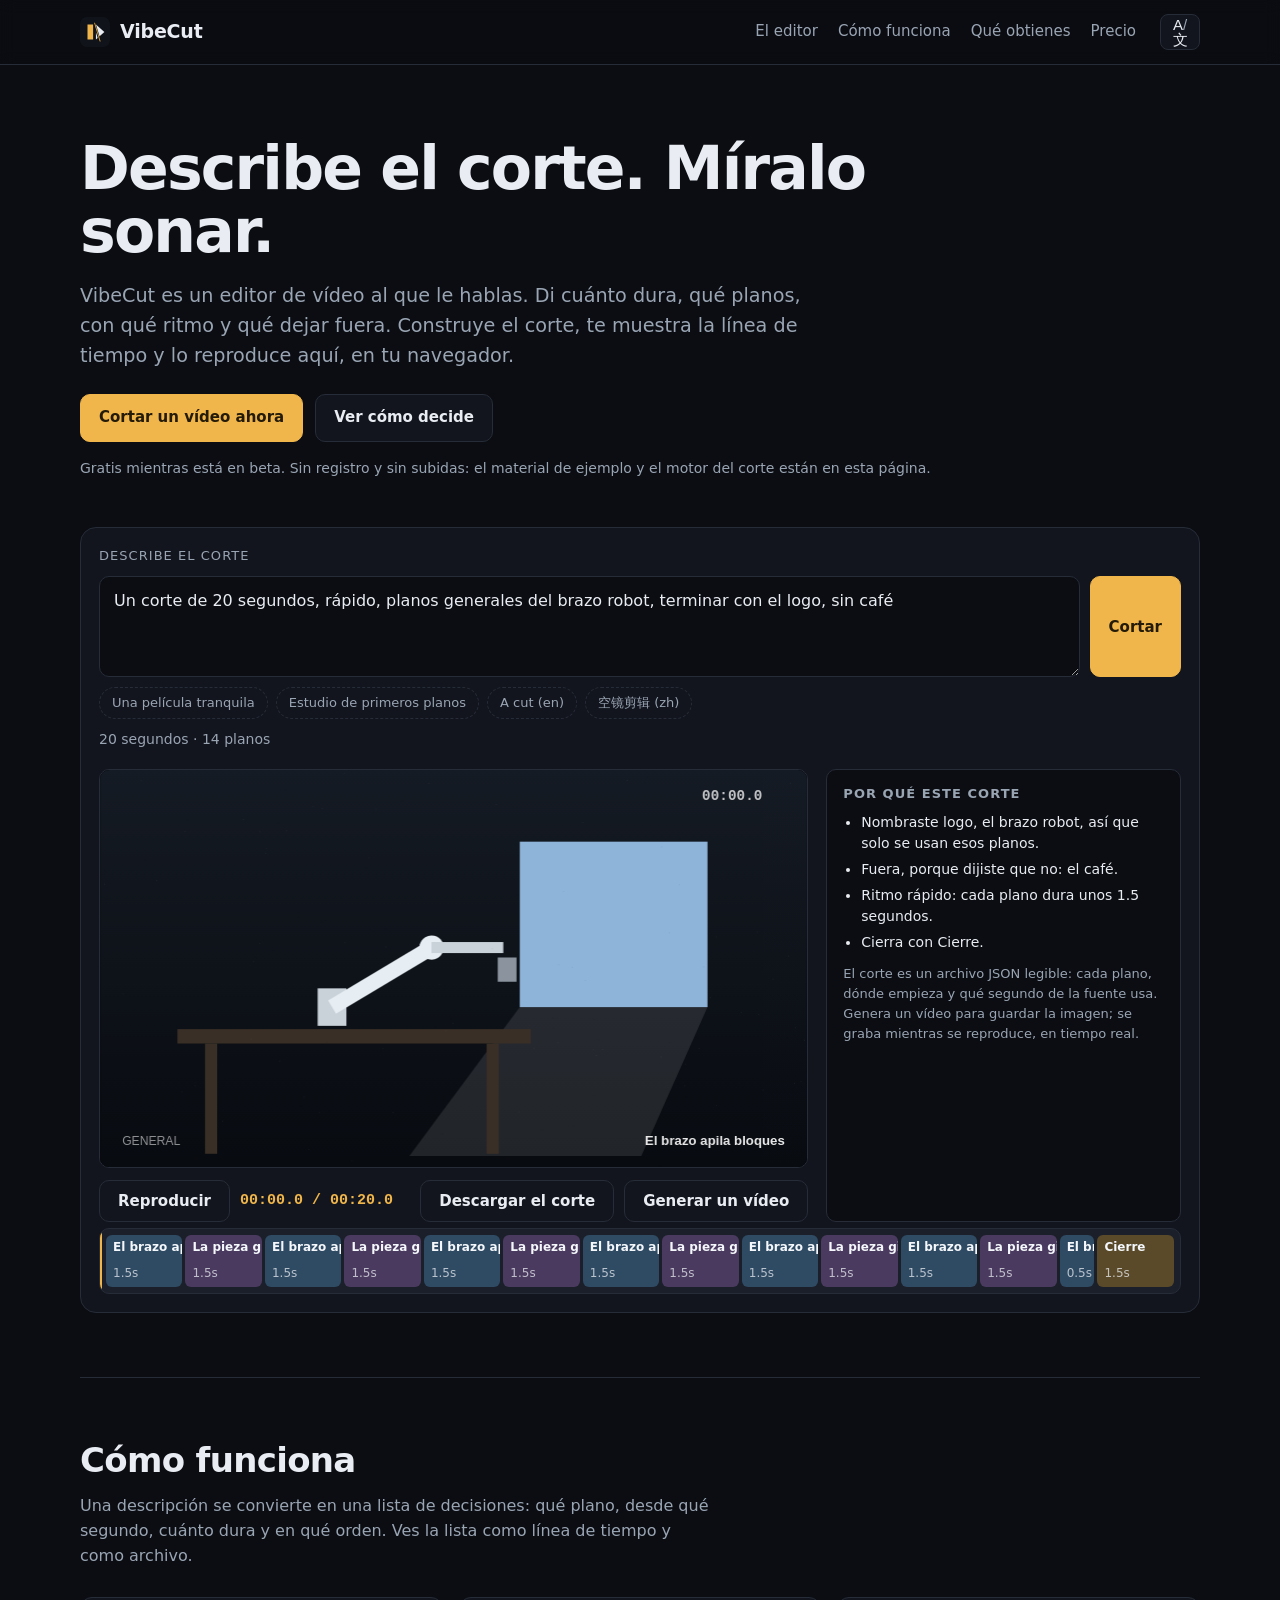
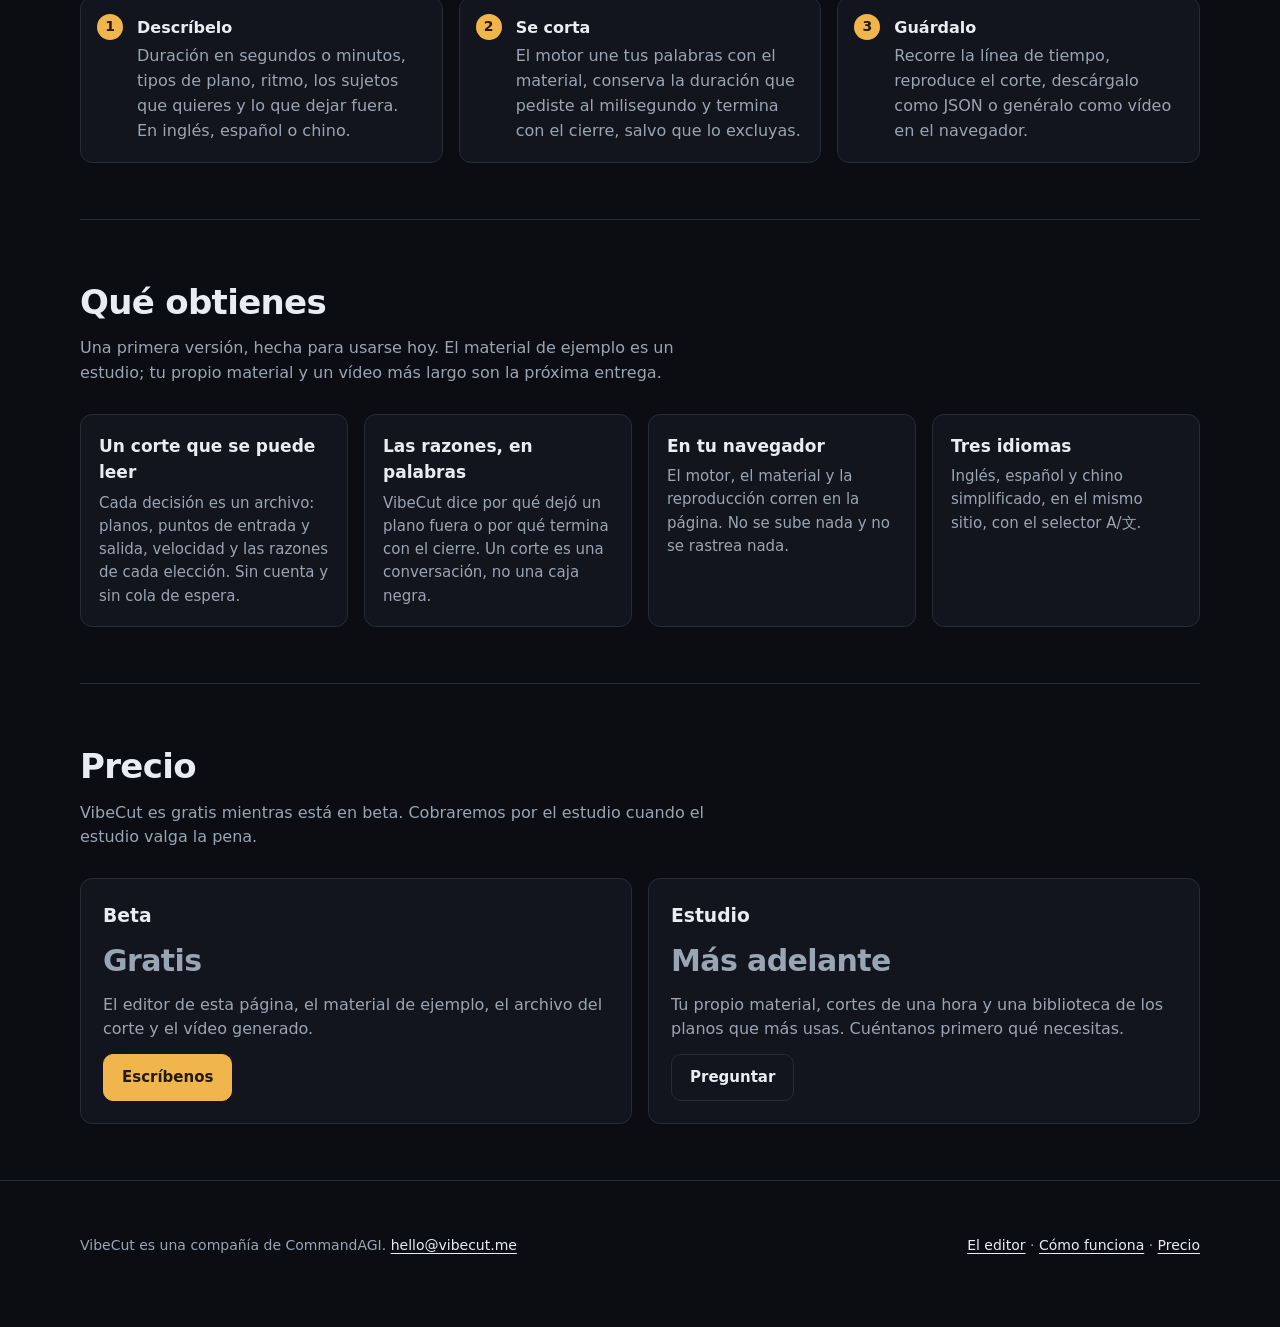
==== es/index.html @ fbfbfac4 "The site of vibecut, from CommandAGI's seed (seed/drive/platform/org-vibecut/sites/vibecut) Co-Autho" ====
<!doctype html>
<html lang="es">
<head>
<meta charset="utf-8">
<meta name="viewport" content="width=device-width, initial-scale=1">
<meta http-equiv="Content-Security-Policy" content="default-src 'self'; script-src 'self'; style-src 'self' 'unsafe-inline'; img-src 'self' data: blob:; media-src 'self' blob:; connect-src 'none'; object-src 'none'; base-uri 'none'; form-action 'none'">
<title>VibeCut: corta vídeo describiéndolo</title>
<meta name="description" content="VibeCut es un editor de vídeo en el navegador. Describe el corte —la duración, los planos, el ritmo, lo que quieres dejar fuera— y construye el montaje y lo reproduce. No se sube nada.">
<link rel="canonical" href="https://vibecut.commandagi.app/es/">
<link rel="alternate" hreflang="en" href="https://vibecut.commandagi.app/">
<link rel="alternate" hreflang="es" href="https://vibecut.commandagi.app/es/">
<link rel="alternate" hreflang="zh-Hans" href="https://vibecut.commandagi.app/zh/">
<link rel="alternate" hreflang="x-default" href="https://vibecut.commandagi.app/">
<link rel="stylesheet" href="../style.css">
<link rel="icon" href="../mark.svg" type="image/svg+xml">
</head>
<body data-locale="es" data-root="../">
<a class="skip" href="#main">Saltar al contenido</a>

<header class="site-head">
  <div class="wrap">
    <a class="brand" href="./"><img src="../mark.svg" alt="" width="30" height="30">VibeCut</a>
    <nav class="site-nav" aria-label="Sitio">
      <a href="#cut">El editor</a>
      <a href="#how">Cómo funciona</a>
      <a href="#what">Qué obtienes</a>
      <a href="#pricing">Precio</a>
    </nav>
    <button class="lang-btn" type="button" aria-haspopup="dialog" aria-label="Idioma">
      <span class="lang-btn__glyph" aria-hidden="true">A<span>/</span><span lang="zh-Hans">文</span></span>
    </button>
  </div>
</header>

<dialog id="lang" aria-label="Idioma">
  <h2>Idioma</h2>
  <ul>
    <li><a href="/" hreflang="en" lang="en">English</a></li>
    <li><a href="/es/" hreflang="es" lang="es">Español</a></li>
    <li><a href="/zh/" hreflang="zh-Hans" lang="zh-Hans">简体中文</a></li>
  </ul>
  <button class="btn" type="button" data-close>Cerrar</button>
</dialog>

<main id="main">
  <section class="wrap hero">
    <h1>Describe el corte. Míralo sonar.</h1>
    <p class="lede">VibeCut es un editor de vídeo al que le hablas. Di cuánto dura, qué planos, con qué ritmo y qué dejar fuera. Construye el corte, te muestra la línea de tiempo y lo reproduce aquí, en tu navegador.</p>
    <div class="btns">
      <a class="btn primary" href="#cut">Cortar un vídeo ahora</a>
      <a class="btn" href="#how">Ver cómo decide</a>
    </div>
    <p class="fine">Gratis mientras está en beta. Sin registro y sin subidas: el material de ejemplo y el motor del corte están en esta página.</p>
    <p id="lang-hint" hidden><a href="/"></a></p>
  </section>

  <section class="wrap" id="cut">
    <div class="editor">
      <form class="editor__form" id="cut-form">
        <label for="description">Describe el corte</label>
        <div class="editor__row">
          <textarea id="description" name="description" rows="3">Un corte de 20 segundos, rápido, planos generales del brazo robot, terminar con el logo, sin café</textarea>
          <button class="btn primary" type="submit">Cortar</button>
        </div>
        <div class="presets" aria-label="Ejemplos">
          <button type="button" data-preset="Una película tranquila de 30 segundos del estudio al amanecer, lenta, sin ciudad">Una película tranquila</button>
          <button type="button" data-preset="15 segundos de primeros planos, las manos y el objetivo, cámara lenta">Estudio de primeros planos</button>
          <button type="button" data-preset="A 20 second cut, fast, wide shots of the robot arm, no coffee">A cut (en)</button>
          <button type="button" data-preset="25 秒，全景，城市，快剪，不要咖啡">空镜剪辑 (zh)</button>
        </div>
      </form>

      <p class="summary" id="summary" role="status"></p>

      <div class="stage">
        <div>
          <div class="screen"><canvas id="preview" width="1280" height="720" aria-label="El corte, reproduciéndose"></canvas></div>
          <div class="transport">
            <button class="btn" type="button" id="play">Reproducir</button>
            <span class="clock" id="clock">00:00.0 / 00:20</span>
            <button class="btn" type="button" id="download">Descargar el corte</button>
            <button class="btn" type="button" id="export">Generar un vídeo</button>
          </div>
        </div>
        <div class="why">
          <h3>Por qué este corte</h3>
          <ul id="why"></ul>
          <p class="save-note">El corte es un archivo JSON legible: cada plano, dónde empieza y qué segundo de la fuente usa. Genera un vídeo para guardar la imagen; se graba mientras se reproduce, en tiempo real.</p>
        </div>
      </div>

      <div class="timeline-shell" aria-label="Línea de tiempo">
        <div class="timeline" id="timeline"></div>
      </div>
    </div>
  </section>

  <section class="wrap section" id="how">
    <h2>Cómo funciona</h2>
    <p class="sub">Una descripción se convierte en una lista de decisiones: qué plano, desde qué segundo, cuánto dura y en qué orden. Ves la lista como línea de tiempo y como archivo.</p>
    <ol class="steps">
      <li><strong>Descríbelo</strong>Duración en segundos o minutos, tipos de plano, ritmo, los sujetos que quieres y lo que dejar fuera. En inglés, español o chino.</li>
      <li><strong>Se corta</strong>El motor une tus palabras con el material, conserva la duración que pediste al milisegundo y termina con el cierre, salvo que lo excluyas.</li>
      <li><strong>Guárdalo</strong>Recorre la línea de tiempo, reproduce el corte, descárgalo como JSON o genéralo como vídeo en el navegador.</li>
    </ol>
  </section>

  <section class="wrap section" id="what">
    <h2>Qué obtienes</h2>
    <p class="sub">Una primera versión, hecha para usarse hoy. El material de ejemplo es un estudio; tu propio material y un vídeo más largo son la próxima entrega.</p>
    <div class="cards">
      <div class="card"><h3>Un corte que se puede leer</h3><p>Cada decisión es un archivo: planos, puntos de entrada y salida, velocidad y las razones de cada elección. Sin cuenta y sin cola de espera.</p></div>
      <div class="card"><h3>Las razones, en palabras</h3><p>VibeCut dice por qué dejó un plano fuera o por qué termina con el cierre. Un corte es una conversación, no una caja negra.</p></div>
      <div class="card"><h3>En tu navegador</h3><p>El motor, el material y la reproducción corren en la página. No se sube nada y no se rastrea nada.</p></div>
      <div class="card"><h3>Tres idiomas</h3><p>Inglés, español y chino simplificado, en el mismo sitio, con el selector A/文.</p></div>
    </div>
  </section>

  <section class="wrap section" id="pricing">
    <h2>Precio</h2>
    <p class="sub">VibeCut es gratis mientras está en beta. Cobraremos por el estudio cuando el estudio valga la pena.</p>
    <div class="plans">
      <div class="plan">
        <h3>Beta</h3>
        <p class="price">Gratis</p>
        <p>El editor de esta página, el material de ejemplo, el archivo del corte y el vídeo generado.</p>
        <a class="btn primary" href="mailto:hello@vibecut.me">Escríbenos</a>
      </div>
      <div class="plan">
        <h3>Estudio</h3>
        <p class="price">Más adelante</p>
        <p>Tu propio material, cortes de una hora y una biblioteca de los planos que más usas. Cuéntanos primero qué necesitas.</p>
        <a class="btn" href="mailto:hello@vibecut.me?subject=VibeCut%20Studio">Preguntar</a>
      </div>
    </div>
  </section>
</main>

<footer class="site-foot">
  <div class="wrap">
    <p>VibeCut es una compañía de CommandAGI. <a href="mailto:hello@vibecut.me">hello@vibecut.me</a></p>
    <p><a href="#cut">El editor</a> · <a href="#how">Cómo funciona</a> · <a href="#pricing">Precio</a></p>
  </div>
</footer>

<script type="module" src="../app/lang.mjs"></script>
<script type="module" src="../app/app.mjs"></script>
</body>
</html>
---- style.css ----
/* VibeCut's site. One stylesheet for the three languages; no external font, script or stylesheet. */
:root {
  --ink: #0b0d12;
  --ink-2: #12151d;
  --ink-3: #1a1f29;
  --line: #262c38;
  --text: #e9edf3;
  --muted: #9aa5b4;
  --accent: #f0b64b;
  --accent-ink: #241a08;
  --wide: #2f4a63;
  --close: #4a3a5f;
  --broll: #2f5a4a;
  --logo: #5a4a2a;
  --radius: 12px;
  color-scheme: dark;
}

* { box-sizing: border-box; }

html { -webkit-text-size-adjust: 100%; }

body {
  margin: 0;
  background: var(--ink);
  color: var(--text);
  font: 16px/1.55 system-ui, -apple-system, "Segoe UI", Roboto, "Helvetica Neue", Arial, sans-serif;
}

body:lang(zh-Hans) { font-family: system-ui, "PingFang SC", "Noto Sans SC", "Microsoft YaHei", sans-serif; }

a { color: var(--accent); text-underline-offset: 3px; }
a:hover { color: #ffd27a; }

.wrap { width: min(1120px, 100% - 40px); margin-inline: auto; }

.skip {
  position: absolute; left: -9999px; top: 0; background: var(--accent); color: var(--accent-ink);
  padding: 10px 16px; border-radius: 0 0 var(--radius) 0; z-index: 20;
}
.skip:focus { left: 0; }

/* the header */
.site-head { border-bottom: 1px solid var(--line); position: sticky; top: 0; background: color-mix(in srgb, var(--ink) 92%, transparent); backdrop-filter: blur(8px); z-index: 10; }
.site-head .wrap { display: flex; align-items: center; gap: 24px; min-height: 64px; }
.brand { display: inline-flex; align-items: center; gap: 10px; font-weight: 700; letter-spacing: -0.01em; color: var(--text); text-decoration: none; font-size: 19px; }
.brand img { display: block; }
.site-nav { display: flex; gap: 20px; margin-inline-start: auto; flex-wrap: wrap; }
.site-nav a { color: var(--muted); text-decoration: none; font-size: 15px; }
.site-nav a:hover, .site-nav a[aria-current="page"] { color: var(--text); }

/* the A/文 language button: the same glyph our public sites use */
.lang-btn {
  border: 1px solid var(--line); background: var(--ink-2); color: var(--text); border-radius: 8px;
  width: 40px; height: 36px; cursor: pointer; font-size: 15px; line-height: 1;
}
.lang-btn:hover { border-color: var(--accent); }
.lang-btn__glyph span:first-child { color: var(--muted); }
.lang-btn__glyph span:last-child { font-family: system-ui, "PingFang SC", "Noto Sans SC", sans-serif; }

dialog#lang {
  border: 1px solid var(--line); border-radius: var(--radius); background: var(--ink-2); color: var(--text);
  padding: 20px; min-width: 260px;
}
dialog#lang::backdrop { background: rgba(0, 0, 0, 0.6); }
dialog#lang h2 { margin: 0 0 12px; font-size: 16px; color: var(--muted); font-weight: 600; }
dialog#lang ul { list-style: none; margin: 0; padding: 0; display: grid; gap: 6px; }
dialog#lang a { display: block; padding: 8px 10px; border-radius: 8px; text-decoration: none; color: var(--text); }
dialog#lang a[aria-current="true"] { background: var(--ink-3); color: var(--accent); }
dialog#lang a:hover { background: var(--ink-3); }
dialog#lang button { margin-top: 14px; width: 100%; }

/* the hero */
.hero { padding: 72px 0 40px; }
.hero h1 { font-size: clamp(34px, 5.2vw, 60px); line-height: 1.05; letter-spacing: -0.03em; margin: 0 0 18px; max-width: 20ch; }
.hero p.lede { font-size: clamp(17px, 1.5vw, 21px); color: var(--muted); max-width: 62ch; margin: 0 0 24px; }
.hero .btns { display: flex; gap: 12px; flex-wrap: wrap; align-items: center; }
.btn {
  display: inline-flex; align-items: center; gap: 8px; border-radius: 10px; padding: 11px 18px; font-weight: 600;
  text-decoration: none; border: 1px solid var(--line); background: var(--ink-2); color: var(--text); cursor: pointer;
  font-size: 15px; font-family: inherit;
}
.btn:hover { border-color: var(--muted); color: var(--text); }
.btn.primary { background: var(--accent); border-color: var(--accent); color: var(--accent-ink); }
.btn.primary:hover { background: #ffc961; }
.btn:disabled { opacity: 0.6; cursor: default; }
.fine { color: var(--muted); font-size: 14px; margin: 16px 0 0; }

/* the editor */
.editor { background: var(--ink-2); border: 1px solid var(--line); border-radius: 16px; padding: 18px; margin: 8px 0 64px; }
.editor__form { display: grid; gap: 10px; }
.editor__form label { font-size: 13px; text-transform: uppercase; letter-spacing: 0.08em; color: var(--muted); }
.editor__row { display: flex; gap: 10px; align-items: stretch; flex-wrap: wrap; }
textarea#description {
  flex: 1 1 480px; min-height: 74px; resize: vertical; background: var(--ink); color: var(--text);
  border: 1px solid var(--line); border-radius: 10px; padding: 12px 14px; font: inherit;
}
textarea#description:focus { outline: 2px solid var(--accent); outline-offset: 1px; }
.presets { display: flex; gap: 8px; flex-wrap: wrap; }
.presets button {
  background: none; border: 1px dashed var(--line); color: var(--muted); border-radius: 999px;
  padding: 5px 12px; font: inherit; font-size: 13px; cursor: pointer;
}
.presets button:hover { color: var(--text); border-color: var(--muted); }

.stage { display: grid; grid-template-columns: minmax(0, 2fr) minmax(240px, 1fr); gap: 18px; margin-top: 18px; }
@media (max-width: 820px) { .stage { grid-template-columns: 1fr; } }
.screen { background: #000; border-radius: 10px; overflow: hidden; border: 1px solid var(--line); position: relative; aspect-ratio: 16 / 9; }
.screen canvas { width: 100%; height: 100%; display: block; }

.transport { display: flex; align-items: center; gap: 10px; flex-wrap: wrap; margin-top: 12px; }
.clock { font: 600 15px/1 ui-monospace, "SF Mono", Menlo, Consolas, monospace; color: var(--accent); margin-inline-end: auto; }

.timeline-shell { margin-top: 6px; }
.timeline {
  display: flex; gap: 3px; height: 66px; position: relative; background: var(--ink-3); border-radius: 10px;
  padding: 6px; border: 1px solid var(--line); overflow: hidden;
}
.clip {
  border: 0; border-radius: 6px; min-width: 6px; padding: 6px 7px; overflow: hidden; cursor: pointer;
  display: flex; flex-direction: column; justify-content: space-between; text-align: start;
  color: #f4f7fb; font: inherit; font-size: 12px; font-weight: 600; line-height: 1.15;
}
.clip--wide { background: var(--wide); }
.clip--close { background: var(--close); }
.clip--b-roll { background: var(--broll); }
.clip--logo { background: var(--logo); }
.clip:hover { filter: brightness(1.18); }
.clip__name { overflow: hidden; text-overflow: ellipsis; white-space: nowrap; display: block; }
.clip__time { opacity: 0.7; font-weight: 500; font-variant-numeric: tabular-nums; }
.playhead { position: absolute; top: 0; bottom: 0; width: 2px; background: var(--accent); pointer-events: none; }

.why { background: var(--ink); border: 1px solid var(--line); border-radius: 10px; padding: 14px 16px; }
.why h3 { margin: 0 0 8px; font-size: 13px; text-transform: uppercase; letter-spacing: 0.08em; color: var(--muted); }
.why ul { margin: 0; padding-inline-start: 18px; color: var(--text); font-size: 14px; }
.why li { margin: 4px 0; }
.summary { color: var(--muted); font-size: 14px; margin: 10px 0 0; }
.save-note { color: var(--muted); font-size: 13px; margin: 10px 0 0; }

/* the sections */
.section { padding: 56px 0; border-top: 1px solid var(--line); }
.section h2 { font-size: clamp(24px, 3vw, 34px); letter-spacing: -0.02em; margin: 0 0 8px; }
.section .sub { color: var(--muted); max-width: 62ch; margin: 0 0 28px; }
.cards { display: grid; grid-template-columns: repeat(auto-fit, minmax(240px, 1fr)); gap: 16px; }
.card { background: var(--ink-2); border: 1px solid var(--line); border-radius: var(--radius); padding: 18px; }
.card h3 { margin: 0 0 6px; font-size: 17px; }
.card p { margin: 0; color: var(--muted); font-size: 15px; }
.steps { display: grid; grid-template-columns: repeat(auto-fit, minmax(240px, 1fr)); gap: 16px; counter-reset: step; list-style: none; padding: 0; margin: 0; }
.steps li { background: var(--ink-2); border: 1px solid var(--line); border-radius: var(--radius); padding: 18px 18px 18px 56px; position: relative; color: var(--muted); }
.steps li strong { color: var(--text); display: block; margin-bottom: 4px; }
.steps li::before {
  counter-increment: step; content: counter(step);
  position: absolute; inset-inline-start: 16px; top: 16px; width: 26px; height: 26px; border-radius: 50%;
  background: var(--accent); color: var(--accent-ink); font-weight: 700; font-size: 14px;
  display: grid; place-items: center;
}
.plans { display: grid; grid-template-columns: repeat(auto-fit, minmax(260px, 1fr)); gap: 16px; }
.plan { background: var(--ink-2); border: 1px solid var(--line); border-radius: var(--radius); padding: 22px; }
.plan h3 { margin: 0 0 4px; }
.plan .price { font-size: 30px; font-weight: 700; letter-spacing: -0.02em; margin: 8px 0; }
.plan p { color: var(--muted); margin: 0 0 12px; }

/* the footer */
footer.site-foot { border-top: 1px solid var(--line); padding: 40px 0 56px; color: var(--muted); font-size: 14px; }
footer.site-foot .wrap { display: flex; flex-wrap: wrap; gap: 12px 32px; justify-content: space-between; }
footer.site-foot a { color: var(--text); }

@media (prefers-reduced-motion: reduce) {
  .playhead, .clip, .btn { transition: none; }
}
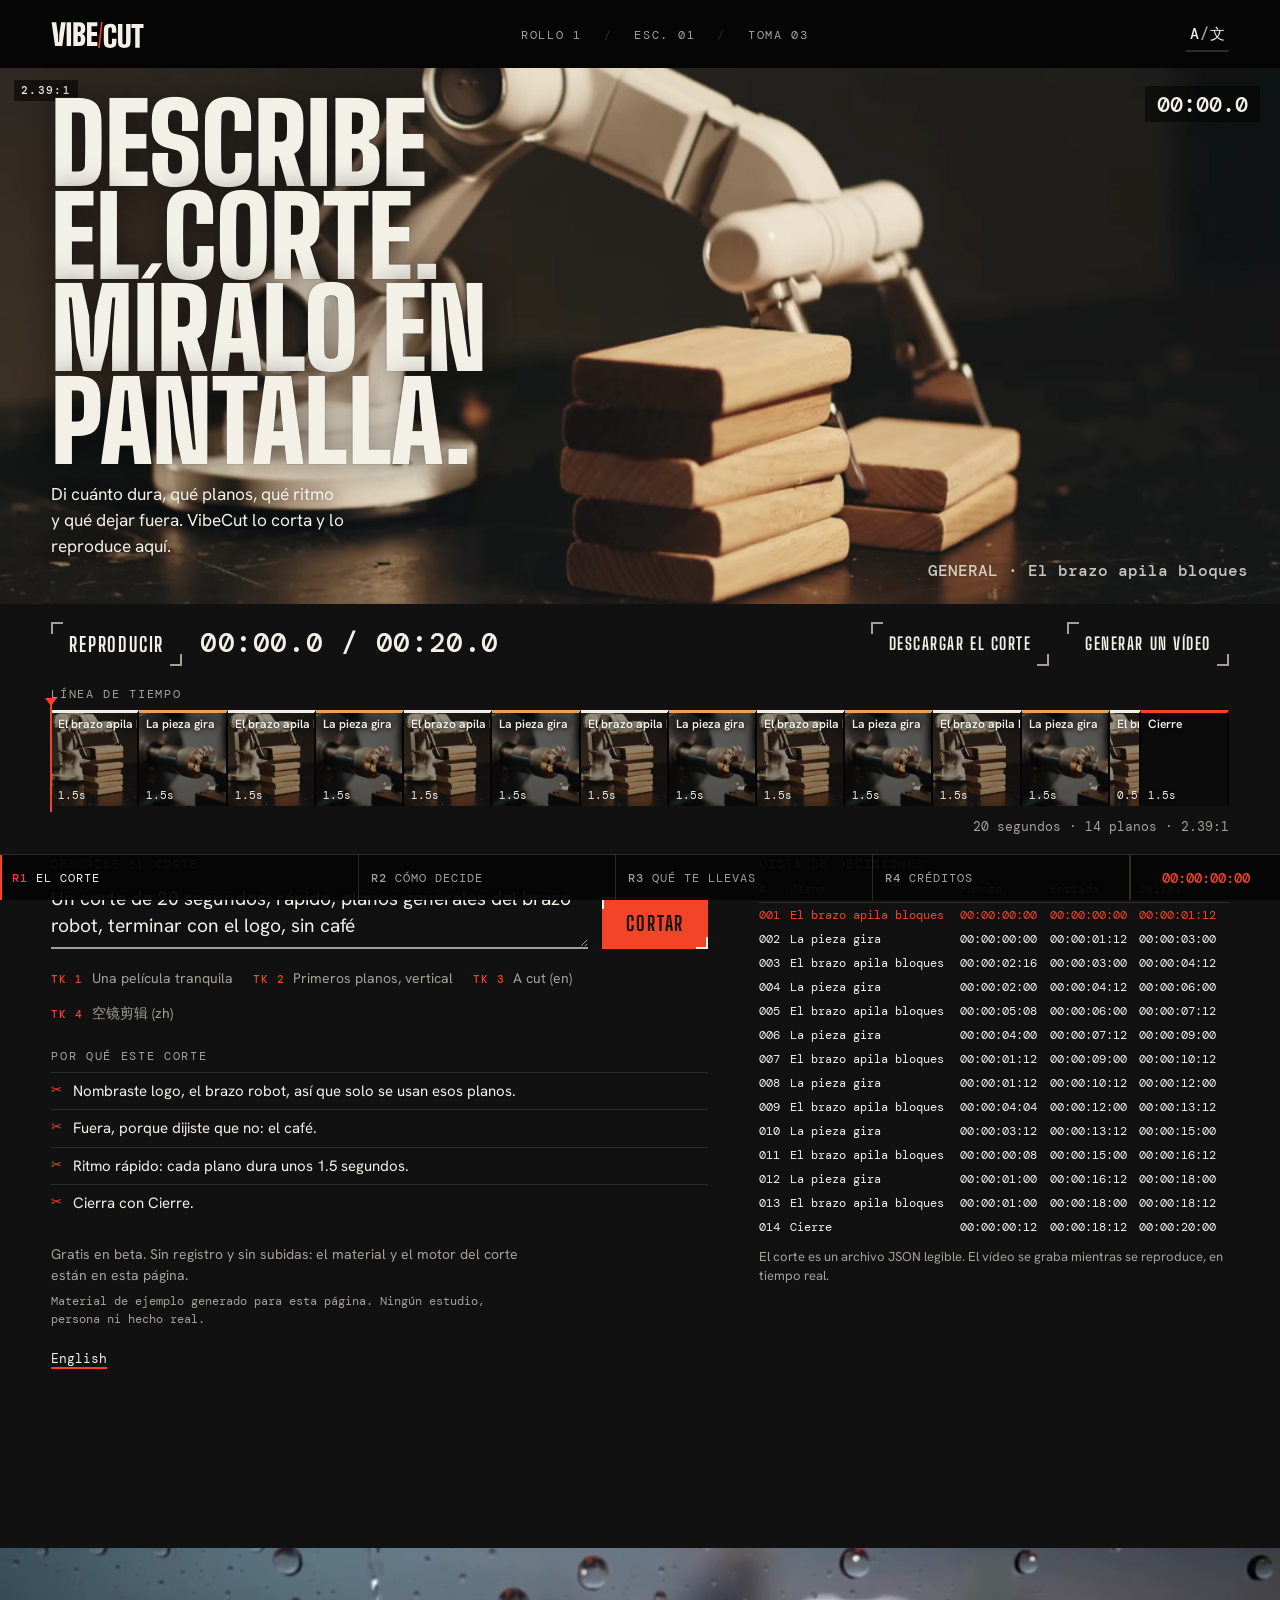
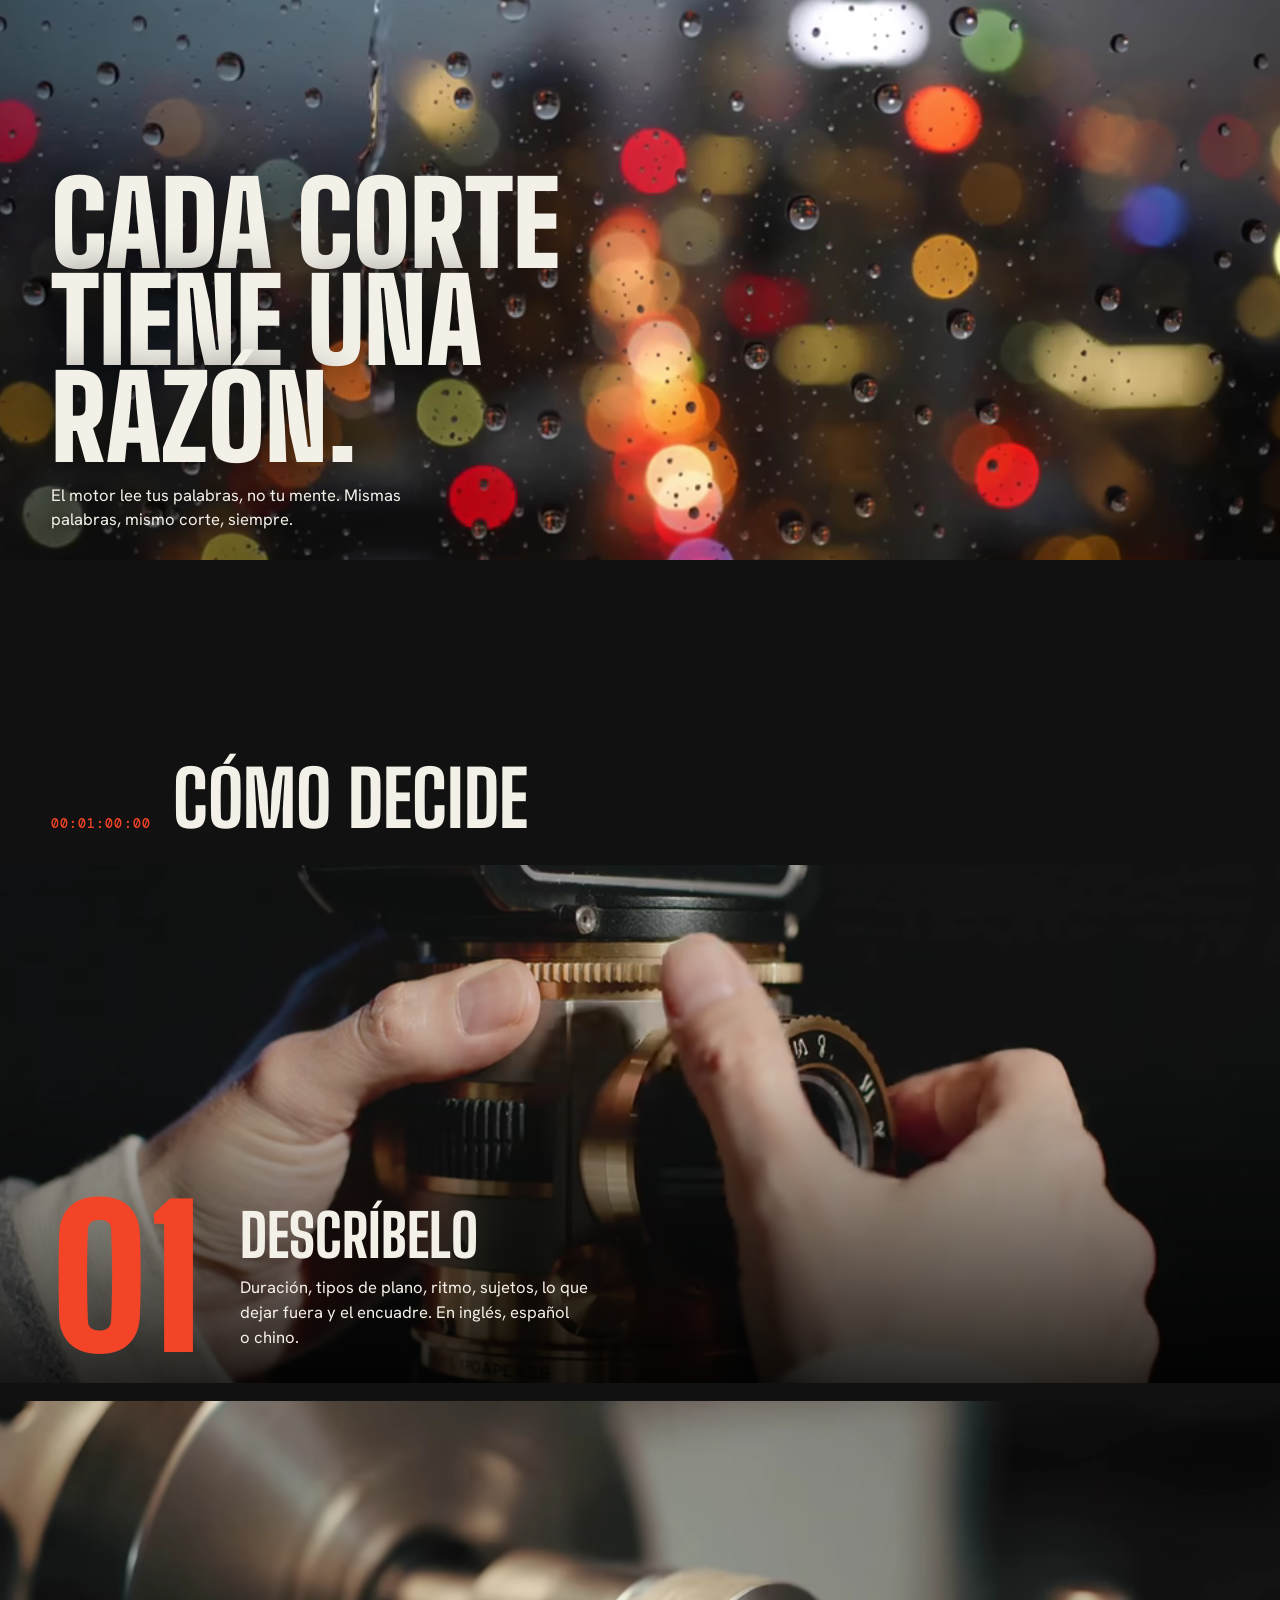
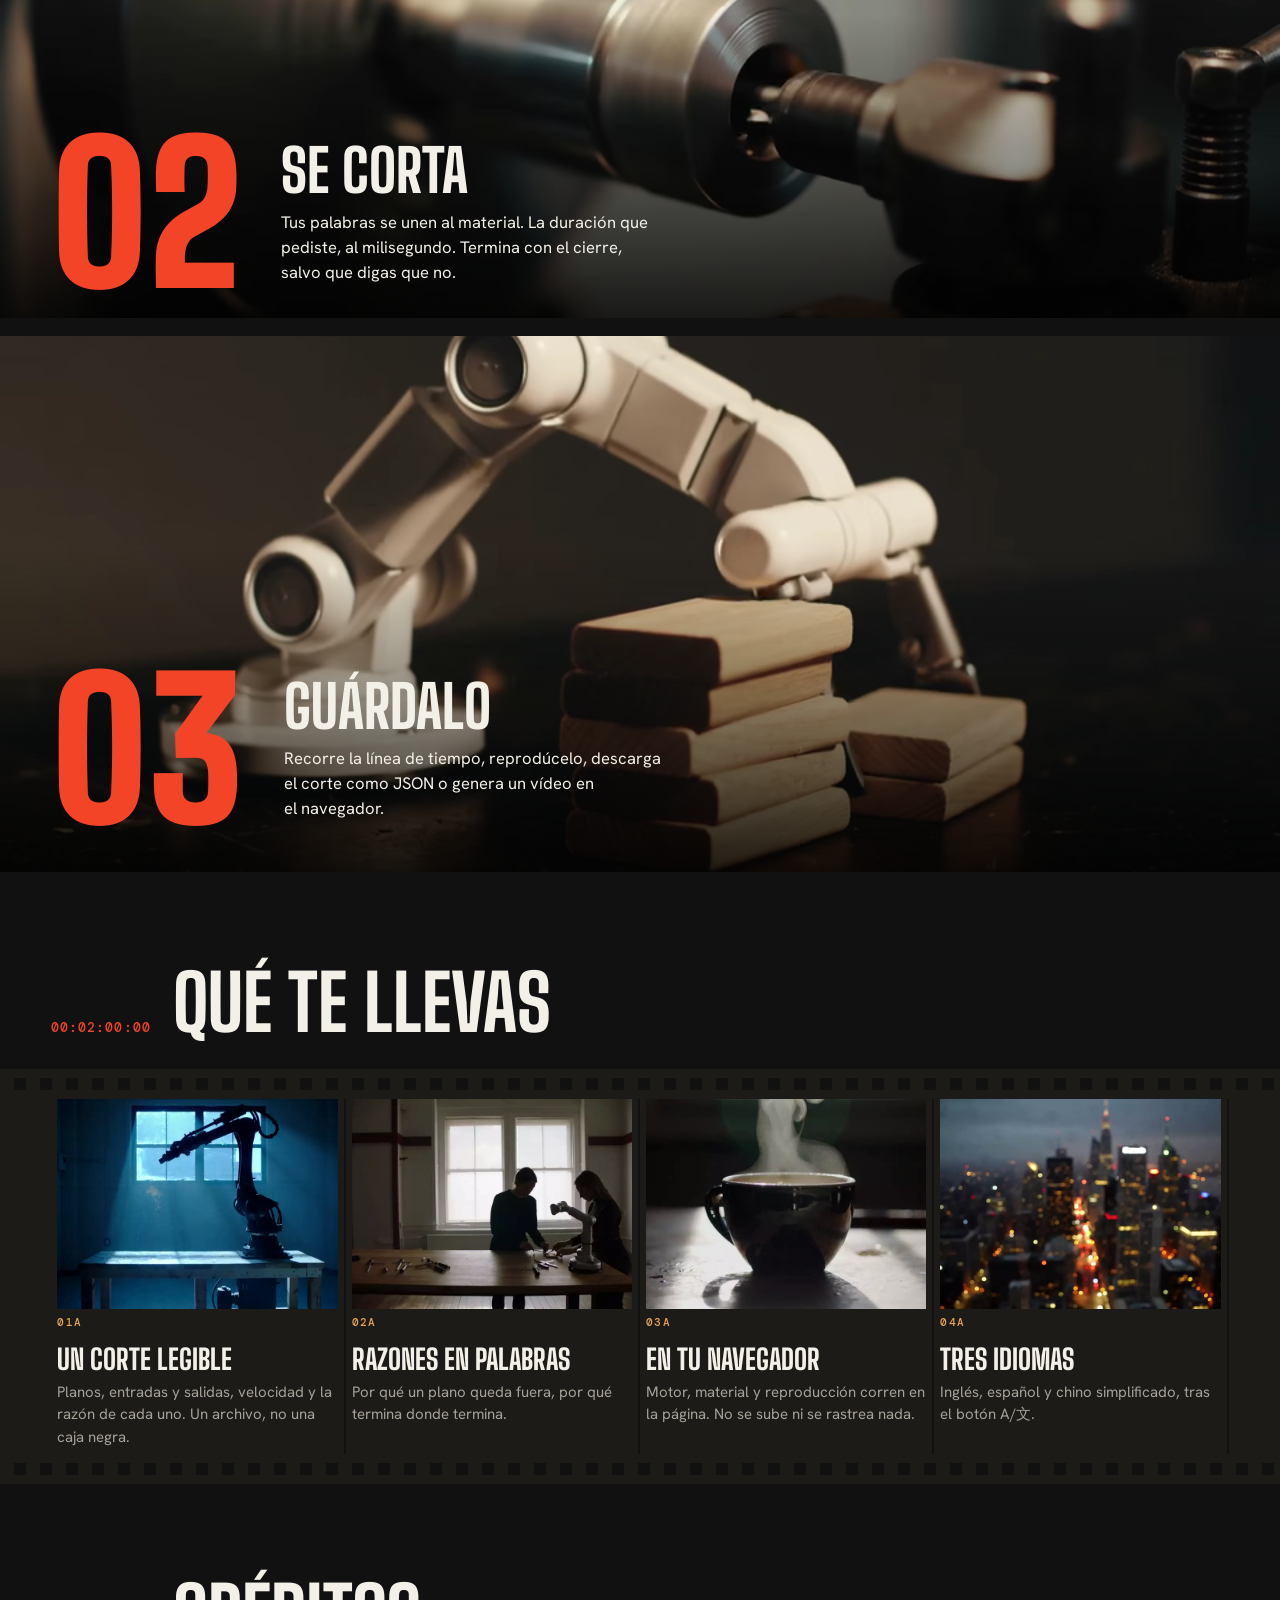
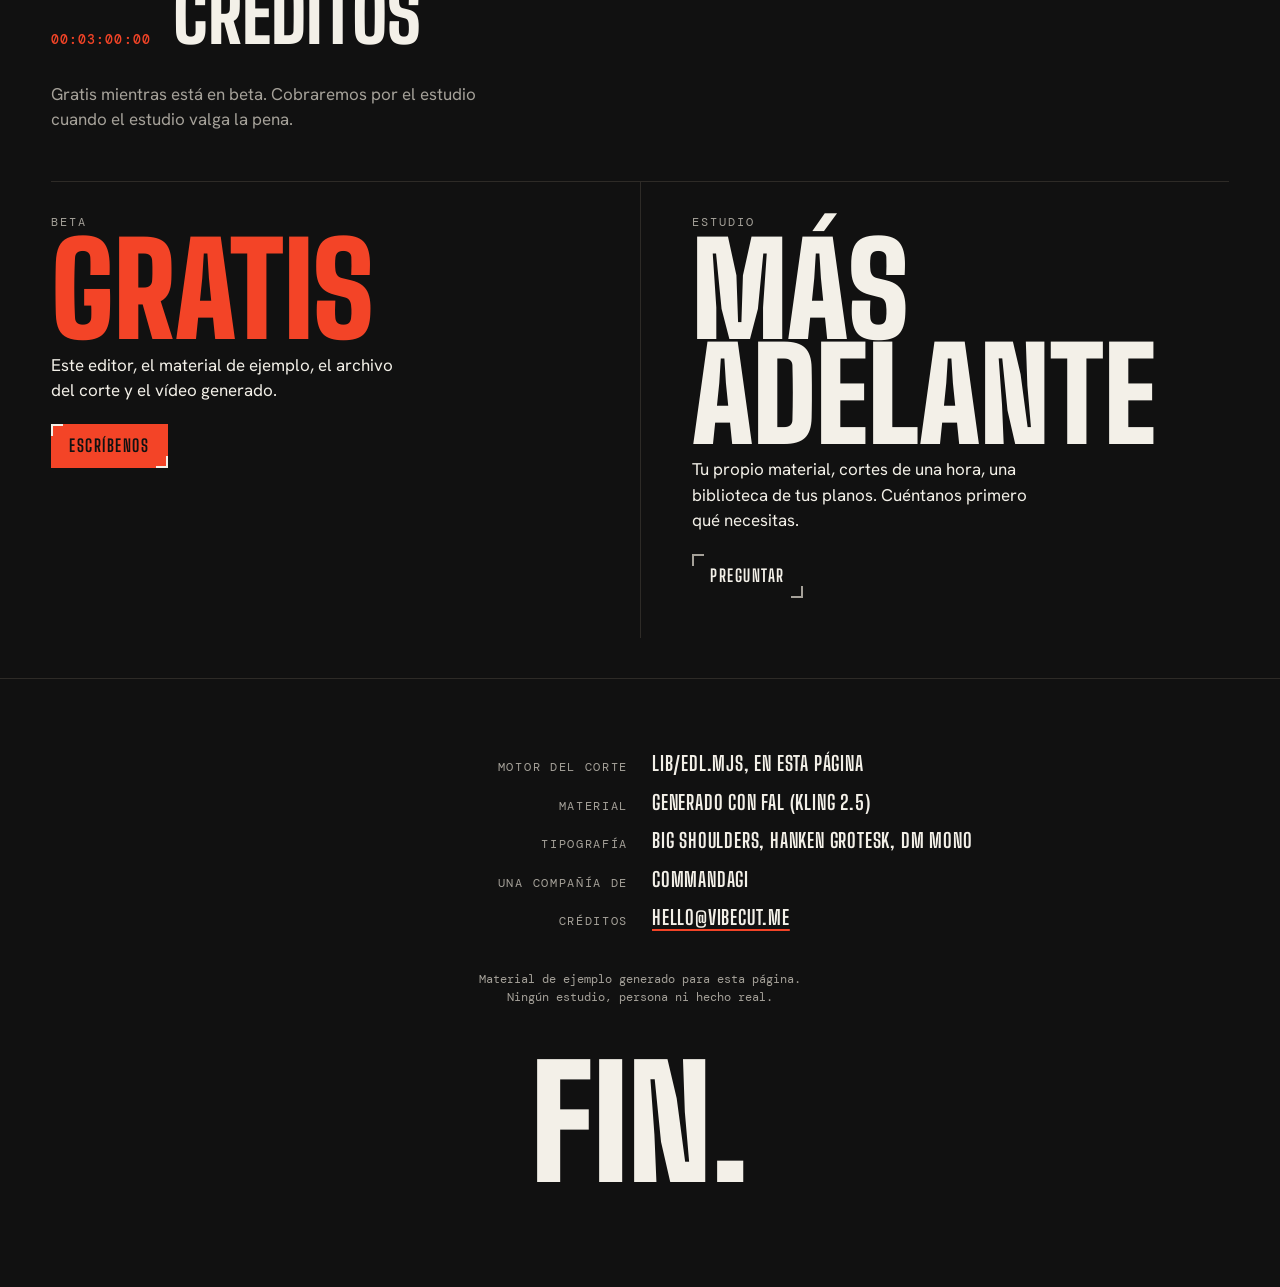
==== commit b70bbc9e: "The 2027 redesign: a screening room, generated footage, reframing cuts VibeCut's own designer (a fil" ====
--- a/es/index.html
+++ b/es/index.html
@@ -3,33 +3,35 @@
 <head>
 <meta charset="utf-8">
 <meta name="viewport" content="width=device-width, initial-scale=1">
-<meta http-equiv="Content-Security-Policy" content="default-src 'self'; script-src 'self'; style-src 'self' 'unsafe-inline'; img-src 'self' data: blob:; media-src 'self' blob:; connect-src 'none'; object-src 'none'; base-uri 'none'; form-action 'none'">
+<meta http-equiv="Content-Security-Policy" content="default-src 'self'; script-src 'self'; style-src 'self' 'unsafe-inline'; img-src 'self' data: blob:; media-src 'self' blob:; font-src 'self'; connect-src 'none'; object-src 'none'; base-uri 'none'; form-action 'none'">
 <title>VibeCut: corta vídeo describiéndolo</title>
 <meta name="description" content="VibeCut es un editor de vídeo en el navegador. Describe el corte —la duración, los planos, el ritmo, lo que quieres dejar fuera— y construye el montaje y lo reproduce. No se sube nada.">
+<meta name="theme-color" content="#101010">
+<meta property="og:title" content="VibeCut: corta vídeo describiéndolo">
+<meta property="og:description" content="VibeCut es un editor de vídeo en el navegador. Describe el corte —la duración, los planos, el ritmo, lo que quieres dejar fuera— y construye el montaje y lo reproduce. No se sube nada.">
+<meta property="og:image" content="https://vibecut.commandagi.app/og.png">
+<meta property="og:url" content="https://vibecut.commandagi.app/es/">
+<meta name="twitter:card" content="summary_large_image">
 <link rel="canonical" href="https://vibecut.commandagi.app/es/">
 <link rel="alternate" hreflang="en" href="https://vibecut.commandagi.app/">
 <link rel="alternate" hreflang="es" href="https://vibecut.commandagi.app/es/">
 <link rel="alternate" hreflang="zh-Hans" href="https://vibecut.commandagi.app/zh/">
 <link rel="alternate" hreflang="x-default" href="https://vibecut.commandagi.app/">
+<link rel="preload" href="../fonts/big-shoulders-latin.woff2" as="font" type="font/woff2" crossorigin>
+<link rel="preload" href="../fonts/hanken-latin.woff2" as="font" type="font/woff2" crossorigin>
 <link rel="stylesheet" href="../style.css">
 <link rel="icon" href="../mark.svg" type="image/svg+xml">
+<link rel="apple-touch-icon" href="../touch-icon.png">
 </head>
 <body data-locale="es" data-root="../">
 <a class="skip" href="#main">Saltar al contenido</a>
 
-<header class="site-head">
-  <div class="wrap">
-    <a class="brand" href="./"><img src="../mark.svg" alt="" width="30" height="30">VibeCut</a>
-    <nav class="site-nav" aria-label="Sitio">
-      <a href="#cut">El editor</a>
-      <a href="#how">Cómo funciona</a>
-      <a href="#what">Qué obtienes</a>
-      <a href="#pricing">Precio</a>
-    </nav>
-    <button class="lang-btn" type="button" aria-haspopup="dialog" aria-label="Idioma">
-      <span class="lang-btn__glyph" aria-hidden="true">A<span>/</span><span lang="zh-Hans">文</span></span>
-    </button>
-  </div>
+<header class="slate">
+  <a class="brand" href="../" aria-label="VibeCut, inicio"><img src="../wordmark.svg" alt="VibeCut" width="114" height="32"></a>
+  <p class="slate__meta" aria-hidden="true"><span>Rollo 1</span><span>Esc. 01</span><span>Toma 03</span></p>
+  <button class="lang-btn" type="button" aria-haspopup="dialog" aria-label="Idioma">
+    <span class="lang-btn__glyph" aria-hidden="true">A<span>/</span><span lang="zh-Hans">文</span></span>
+  </button>
 </header>
 
 <dialog id="lang" aria-label="Idioma">
@@ -39,111 +41,193 @@
     <li><a href="/es/" hreflang="es" lang="es">Español</a></li>
     <li><a href="/zh/" hreflang="zh-Hans" lang="zh-Hans">简体中文</a></li>
   </ul>
-  <button class="btn" type="button" data-close>Cerrar</button>
+  <button class="key" type="button" data-close>Cerrar</button>
 </dialog>
 
 <main id="main">
-  <section class="wrap hero">
-    <h1>Describe el corte. Míralo sonar.</h1>
-    <p class="lede">VibeCut es un editor de vídeo al que le hablas. Di cuánto dura, qué planos, con qué ritmo y qué dejar fuera. Construye el corte, te muestra la línea de tiempo y lo reproduce aquí, en tu navegador.</p>
-    <div class="btns">
-      <a class="btn primary" href="#cut">Cortar un vídeo ahora</a>
-      <a class="btn" href="#how">Ver cómo decide</a>
-    </div>
-    <p class="fine">Gratis mientras está en beta. Sin registro y sin subidas: el material de ejemplo y el motor del corte están en esta página.</p>
-    <p id="lang-hint" hidden><a href="/"></a></p>
-  </section>
-
-  <section class="wrap" id="cut">
-    <div class="editor">
-      <form class="editor__form" id="cut-form">
+  <section class="screening" id="cut" aria-labelledby="title">
+    <div class="screen-well">
+      <div class="screen" id="screen">
+        <canvas id="preview" width="1280" height="536" aria-label="Describe el corte. Míralo en pantalla."></canvas>
+        <p class="frame-tag" aria-hidden="true"><span id="frame-name">2.39:1</span></p>
+      </div>
+      <div class="title-card">
+        <h1 id="title">Describe el corte. Míralo en pantalla.</h1>
+        <p class="lede">Di cuánto dura, qué planos, qué ritmo y qué dejar fuera. VibeCut lo corta y lo reproduce aquí.</p>
+      </div>
+    </div>
+
+    <div class="deck">
+      <div class="transport">
+        <button class="key key--play" type="button" id="play">Reproducir</button>
+        <output class="clock" id="clock" aria-live="off">00:00.0 / 00:20</output>
+        <button class="key" type="button" id="download">Descargar el corte</button>
+        <button class="key" type="button" id="export">Generar un vídeo</button>
+      </div>
+
+      <div class="timeline-shell">
+        <p class="rule-label" id="timeline-label">Línea de tiempo</p>
+        <div class="timeline" id="timeline" role="group" aria-labelledby="timeline-label"></div>
+      </div>
+
+      <form class="cmd" id="cut-form">
         <label for="description">Describe el corte</label>
-        <div class="editor__row">
-          <textarea id="description" name="description" rows="3">Un corte de 20 segundos, rápido, planos generales del brazo robot, terminar con el logo, sin café</textarea>
-          <button class="btn primary" type="submit">Cortar</button>
-        </div>
-        <div class="presets" aria-label="Ejemplos">
-          <button type="button" data-preset="Una película tranquila de 30 segundos del estudio al amanecer, lenta, sin ciudad">Una película tranquila</button>
-          <button type="button" data-preset="15 segundos de primeros planos, las manos y el objetivo, cámara lenta">Estudio de primeros planos</button>
-          <button type="button" data-preset="A 20 second cut, fast, wide shots of the robot arm, no coffee">A cut (en)</button>
-          <button type="button" data-preset="25 秒，全景，城市，快剪，不要咖啡">空镜剪辑 (zh)</button>
+        <div class="cmd__row">
+          <textarea id="description" name="description" rows="2">Un corte de 20 segundos, rápido, planos generales del brazo robot, terminar con el logo, sin café</textarea>
+          <button class="key key--cut" type="submit">Cortar</button>
+        </div>
+        <div class="takes" role="group" aria-label="Tomas">
+          <button type="button" data-preset="Una película tranquila de 30 segundos del estudio al amanecer, lento, sin ciudad"><span aria-hidden="true">TK 1</span> Una película tranquila</button>
+          <button type="button" data-preset="15 segundos de primeros planos, las manos y el objetivo, cámara lenta, vertical"><span aria-hidden="true">TK 2</span> Primeros planos, vertical</button>
+          <button type="button" data-preset="A 20 second cut of the robot arm, fast, no coffee, square"><span aria-hidden="true">TK 3</span> A cut (en)</button>
+          <button type="button" data-preset="25 秒，全景，城市，快剪，不要咖啡"><span aria-hidden="true">TK 4</span> 空镜剪辑 (zh)</button>
         </div>
       </form>
 
       <p class="summary" id="summary" role="status"></p>
 
-      <div class="stage">
-        <div>
-          <div class="screen"><canvas id="preview" width="1280" height="720" aria-label="El corte, reproduciéndose"></canvas></div>
-          <div class="transport">
-            <button class="btn" type="button" id="play">Reproducir</button>
-            <span class="clock" id="clock">00:00.0 / 00:20</span>
-            <button class="btn" type="button" id="download">Descargar el corte</button>
-            <button class="btn" type="button" id="export">Generar un vídeo</button>
-          </div>
-        </div>
+      <div class="notes">
         <div class="why">
-          <h3>Por qué este corte</h3>
+          <h2>Por qué este corte</h2>
           <ul id="why"></ul>
-          <p class="save-note">El corte es un archivo JSON legible: cada plano, dónde empieza y qué segundo de la fuente usa. Genera un vídeo para guardar la imagen; se graba mientras se reproduce, en tiempo real.</p>
-        </div>
-      </div>
-
-      <div class="timeline-shell" aria-label="Línea de tiempo">
-        <div class="timeline" id="timeline"></div>
-      </div>
-    </div>
-  </section>
-
-  <section class="wrap section" id="how">
-    <h2>Cómo funciona</h2>
-    <p class="sub">Una descripción se convierte en una lista de decisiones: qué plano, desde qué segundo, cuánto dura y en qué orden. Ves la lista como línea de tiempo y como archivo.</p>
-    <ol class="steps">
-      <li><strong>Descríbelo</strong>Duración en segundos o minutos, tipos de plano, ritmo, los sujetos que quieres y lo que dejar fuera. En inglés, español o chino.</li>
-      <li><strong>Se corta</strong>El motor une tus palabras con el material, conserva la duración que pediste al milisegundo y termina con el cierre, salvo que lo excluyas.</li>
-      <li><strong>Guárdalo</strong>Recorre la línea de tiempo, reproduce el corte, descárgalo como JSON o genéralo como vídeo en el navegador.</li>
+        </div>
+        <div class="edl-wrap">
+          <h2>Lista de decisiones</h2>
+          <table class="edl" id="edl"></table>
+          <p class="save-note">El corte es un archivo JSON legible. El vídeo se graba mientras se reproduce, en tiempo real.</p>
+        </div>
+      </div>
+
+      <p class="fine">Gratis en beta. Sin registro y sin subidas: el material y el motor del corte están en esta página. <span class="disclose">Material de ejemplo generado para esta página. Ningún estudio, persona ni hecho real.</span></p>
+      <p id="lang-hint" hidden><a href="/"></a></p>
+    </div>
+  </section>
+
+  <section class="interstitial" aria-labelledby="reason">
+    <div class="interstitial__picture"><video class="loop " muted loop playsinline preload="none" poster="../media/city-night.webp" aria-hidden="true" tabindex="-1">
+        <source src="../media/city-night.webm" type='video/webm; codecs="av01.0.05M.08"'>
+        <source src="../media/city-night.mp4" type="video/mp4">
+      </video></div>
+    <div class="interstitial__words">
+      <h2 id="reason">Cada corte tiene una razón.</h2>
+      <p>El motor lee tus palabras, no tu mente. Mismas palabras, mismo corte, siempre.</p>
+    </div>
+  </section>
+
+  <section class="plates" id="how" aria-labelledby="how-h">
+    <h2 class="section-title" id="how-h"><span class="tc" aria-hidden="true">00:01:00:00</span>Cómo decide</h2>
+    <ol>
+      <li class="plate">
+        <div class="plate__picture"><video class="loop " muted loop playsinline preload="none" poster="../media/lens-hands.webp" aria-hidden="true" tabindex="-1">
+        <source src="../media/lens-hands.webm" type='video/webm; codecs="av01.0.05M.08"'>
+        <source src="../media/lens-hands.mp4" type="video/mp4">
+      </video></div>
+        <div class="plate__words">
+          <p class="plate__num" aria-hidden="true">01</p>
+          <h3>Descríbelo</h3>
+          <p>Duración, tipos de plano, ritmo, sujetos, lo que dejar fuera y el encuadre. En inglés, español o chino.</p>
+        </div>
+      </li>
+      <li class="plate">
+        <div class="plate__picture"><video class="loop " muted loop playsinline preload="none" poster="../media/lathe-turn.webp" aria-hidden="true" tabindex="-1">
+        <source src="../media/lathe-turn.webm" type='video/webm; codecs="av01.0.05M.08"'>
+        <source src="../media/lathe-turn.mp4" type="video/mp4">
+      </video></div>
+        <div class="plate__words">
+          <p class="plate__num" aria-hidden="true">02</p>
+          <h3>Se corta</h3>
+          <p>Tus palabras se unen al material. La duración que pediste, al milisegundo. Termina con el cierre, salvo que digas que no.</p>
+        </div>
+      </li>
+      <li class="plate">
+        <div class="plate__picture"><video class="loop " muted loop playsinline preload="none" poster="../media/arm-stack.webp" aria-hidden="true" tabindex="-1">
+        <source src="../media/arm-stack.webm" type='video/webm; codecs="av01.0.05M.08"'>
+        <source src="../media/arm-stack.mp4" type="video/mp4">
+      </video></div>
+        <div class="plate__words">
+          <p class="plate__num" aria-hidden="true">03</p>
+          <h3>Guárdalo</h3>
+          <p>Recorre la línea de tiempo, reprodúcelo, descarga el corte como JSON o genera un vídeo en el navegador.</p>
+        </div>
+      </li>
     </ol>
   </section>
 
-  <section class="wrap section" id="what">
-    <h2>Qué obtienes</h2>
-    <p class="sub">Una primera versión, hecha para usarse hoy. El material de ejemplo es un estudio; tu propio material y un vídeo más largo son la próxima entrega.</p>
-    <div class="cards">
-      <div class="card"><h3>Un corte que se puede leer</h3><p>Cada decisión es un archivo: planos, puntos de entrada y salida, velocidad y las razones de cada elección. Sin cuenta y sin cola de espera.</p></div>
-      <div class="card"><h3>Las razones, en palabras</h3><p>VibeCut dice por qué dejó un plano fuera o por qué termina con el cierre. Un corte es una conversación, no una caja negra.</p></div>
-      <div class="card"><h3>En tu navegador</h3><p>El motor, el material y la reproducción corren en la página. No se sube nada y no se rastrea nada.</p></div>
-      <div class="card"><h3>Tres idiomas</h3><p>Inglés, español y chino simplificado, en el mismo sitio, con el selector A/文.</p></div>
-    </div>
-  </section>
-
-  <section class="wrap section" id="pricing">
-    <h2>Precio</h2>
-    <p class="sub">VibeCut es gratis mientras está en beta. Cobraremos por el estudio cuando el estudio valga la pena.</p>
-    <div class="plans">
-      <div class="plan">
+  <section class="contact" id="what" aria-labelledby="what-h">
+    <h2 class="section-title" id="what-h"><span class="tc" aria-hidden="true">00:02:00:00</span>Qué te llevas</h2>
+    <ul class="strip">
+      <li class="frame">
+        <img src="../media/dawn-studio.webp" alt="" width="960" height="540" loading="lazy" decoding="async">
+        <p class="frame__no" aria-hidden="true">01A</p>
+        <h3>Un corte legible</h3>
+        <p>Planos, entradas y salidas, velocidad y la razón de cada uno. Un archivo, no una caja negra.</p>
+      </li>
+      <li class="frame">
+        <img src="../media/studio-wide.webp" alt="" width="960" height="540" loading="lazy" decoding="async">
+        <p class="frame__no" aria-hidden="true">02A</p>
+        <h3>Razones en palabras</h3>
+        <p>Por qué un plano queda fuera, por qué termina donde termina.</p>
+      </li>
+      <li class="frame">
+        <img src="../media/coffee-steam.webp" alt="" width="960" height="540" loading="lazy" decoding="async">
+        <p class="frame__no" aria-hidden="true">03A</p>
+        <h3>En tu navegador</h3>
+        <p>Motor, material y reproducción corren en la página. No se sube ni se rastrea nada.</p>
+      </li>
+      <li class="frame">
+        <img src="../media/city-night.webp" alt="" width="960" height="540" loading="lazy" decoding="async">
+        <p class="frame__no" aria-hidden="true">04A</p>
+        <h3>Tres idiomas</h3>
+        <p>Inglés, español y chino simplificado, tras el botón A/文.</p>
+      </li>
+    </ul>
+  </section>
+
+  <section class="credits" id="pricing" aria-labelledby="credits-h">
+    <h2 class="section-title" id="credits-h"><span class="tc" aria-hidden="true">00:03:00:00</span>Créditos</h2>
+    <p class="credits__sub">Gratis mientras está en beta. Cobraremos por el estudio cuando el estudio valga la pena.</p>
+    <div class="billing">
+      <div class="bill">
         <h3>Beta</h3>
-        <p class="price">Gratis</p>
-        <p>El editor de esta página, el material de ejemplo, el archivo del corte y el vídeo generado.</p>
-        <a class="btn primary" href="mailto:hello@vibecut.me">Escríbenos</a>
-      </div>
-      <div class="plan">
+        <p class="bill__price">Gratis</p>
+        <p>Este editor, el material de ejemplo, el archivo del corte y el vídeo generado.</p>
+        <a class="key key--cut" href="mailto:hello@vibecut.me">Escríbenos</a>
+      </div>
+      <div class="bill">
         <h3>Estudio</h3>
-        <p class="price">Más adelante</p>
-        <p>Tu propio material, cortes de una hora y una biblioteca de los planos que más usas. Cuéntanos primero qué necesitas.</p>
-        <a class="btn" href="mailto:hello@vibecut.me?subject=VibeCut%20Studio">Preguntar</a>
+        <p class="bill__price">Más adelante</p>
+        <p>Tu propio material, cortes de una hora, una biblioteca de tus planos. Cuéntanos primero qué necesitas.</p>
+        <a class="key" href="mailto:hello@vibecut.me?subject=VibeCut%20Studio">Preguntar</a>
       </div>
     </div>
   </section>
 </main>
 
-<footer class="site-foot">
-  <div class="wrap">
-    <p>VibeCut es una compañía de CommandAGI. <a href="mailto:hello@vibecut.me">hello@vibecut.me</a></p>
-    <p><a href="#cut">El editor</a> · <a href="#how">Cómo funciona</a> · <a href="#pricing">Precio</a></p>
-  </div>
+<footer class="roll">
+  <dl>
+    <div><dt>Motor del corte</dt><dd>lib/edl.mjs, en esta página</dd></div>
+    <div><dt>Material</dt><dd>generado con fal (Kling 2.5)</dd></div>
+    <div><dt>Tipografía</dt><dd>Big Shoulders, Hanken Grotesk, DM Mono</dd></div>
+    <div><dt>Una compañía de</dt><dd>CommandAGI</dd></div>
+    <div><dt>Créditos</dt><dd><a href="mailto:hello@vibecut.me">hello@vibecut.me</a></dd></div>
+  </dl>
+  <p class="disclose">Material de ejemplo generado para esta página. Ningún estudio, persona ni hecho real.</p>
+  <p class="fin">Fin.</p>
 </footer>
 
+<nav class="reel" aria-label="Sitio">
+  <ol class="reel__track">
+    <li><a href="#cut"><span class="reel__no" aria-hidden="true">R1</span> <span class="reel__label">El corte</span></a></li>
+    <li><a href="#how"><span class="reel__no" aria-hidden="true">R2</span> <span class="reel__label">Cómo decide</span></a></li>
+    <li><a href="#what"><span class="reel__no" aria-hidden="true">R3</span> <span class="reel__label">Qué te llevas</span></a></li>
+    <li><a href="#pricing"><span class="reel__no" aria-hidden="true">R4</span> <span class="reel__label">Créditos</span></a></li>
+  </ol>
+  <span class="reel__head" aria-hidden="true"></span>
+  <span class="reel__tc" id="scroll-tc" aria-hidden="true">00:00:00:00</span>
+</nav>
+
 <script type="module" src="../app/lang.mjs"></script>
+<script type="module" src="../app/reels.mjs"></script>
 <script type="module" src="../app/app.mjs"></script>
 </body>
 </html>
--- a/style.css
+++ b/style.css
@@ -1,170 +1,394 @@
-/* VibeCut's site. One stylesheet for the three languages; no external font, script or stylesheet. */
+/* VibeCut: a screening room. One stylesheet for the three languages; fonts are self-hosted, nothing external.
+   Grammar: black is the room, ivory is the picture's light, vermilion is the editor's mark. Record red appears only
+   while a render records. No radius anywhere: frames are cut, not rounded. */
+
+@font-face { font-family: "Big Shoulders"; src: url("fonts/big-shoulders-latin.woff2") format("woff2"); font-weight: 500 900; font-display: swap; }
+@font-face { font-family: "Hanken Grotesk"; src: url("fonts/hanken-latin.woff2") format("woff2"); font-weight: 300 700; font-display: swap; }
+@font-face { font-family: "Hanken Grotesk"; src: url("fonts/hanken-italic-latin.woff2") format("woff2"); font-weight: 400; font-style: italic; font-display: swap; }
+@font-face { font-family: "DM Mono"; src: url("fonts/dm-mono-400-latin.woff2") format("woff2"); font-weight: 400; font-display: swap; }
+@font-face { font-family: "DM Mono"; src: url("fonts/dm-mono-500-latin.woff2") format("woff2"); font-weight: 500; font-display: swap; }
+/* Metric-matched stand-ins while the faces load, so the title card does not jump. */
+@font-face { font-family: "Big Shoulders fallback"; src: local("Arial Narrow"), local("Liberation Sans Narrow"), local("Arial"); size-adjust: 78%; ascent-override: 118%; }
+@font-face { font-family: "Hanken fallback"; src: local("Arial"), local("Liberation Sans"); size-adjust: 98%; ascent-override: 100%; }
+
 :root {
-  --ink: #0b0d12;
-  --ink-2: #12151d;
-  --ink-3: #1a1f29;
-  --line: #262c38;
-  --text: #e9edf3;
-  --muted: #9aa5b4;
-  --accent: #f0b64b;
-  --accent-ink: #241a08;
-  --wide: #2f4a63;
-  --close: #4a3a5f;
-  --broll: #2f5a4a;
-  --logo: #5a4a2a;
-  --radius: 12px;
+  --black: #101010;
+  --black: oklch(0.178 0 0);
+  --well: #050505;
+  --ivory: #f3f0e8;
+  --ivory: oklch(0.954 0.011 88);
+  --ivory-2: #a8a49b;
+  --ivory-2: oklch(0.71 0.013 85);
+  --line: #2b2925;
+  --line: oklch(0.29 0.008 75);
+  --mark: #f0442c;
+  --mark: oklch(0.64 0.215 32);
+  --rec: #ff2a3c;
+  --tungsten: #e9a65a;
+  --tungsten: oklch(0.77 0.12 68);
+  --steel: #8ea3b0;
+  --display: "Big Shoulders", "Big Shoulders fallback", "Arial Narrow", sans-serif;
+  --text: "Hanken Grotesk", "Hanken fallback", Arial, sans-serif;
+  --mono: "DM Mono", ui-monospace, Menlo, Consolas, monospace;
+  --gut: clamp(16px, 4vw, 64px);
+  --reel-h: 46px;
   color-scheme: dark;
 }
 
 * { box-sizing: border-box; }
-
-html { -webkit-text-size-adjust: 100%; }
-
+html { -webkit-text-size-adjust: 100%; scroll-behavior: smooth; scroll-padding-bottom: var(--reel-h); }
 body {
-  margin: 0;
-  background: var(--ink);
-  color: var(--text);
-  font: 16px/1.55 system-ui, -apple-system, "Segoe UI", Roboto, "Helvetica Neue", Arial, sans-serif;
-}
-
-body:lang(zh-Hans) { font-family: system-ui, "PingFang SC", "Noto Sans SC", "Microsoft YaHei", sans-serif; }
-
-a { color: var(--accent); text-underline-offset: 3px; }
-a:hover { color: #ffd27a; }
-
-.wrap { width: min(1120px, 100% - 40px); margin-inline: auto; }
+  margin: 0; background: var(--black); color: var(--ivory);
+  font: 400 17px/1.5 var(--text); font-optical-sizing: auto;
+  padding-bottom: var(--reel-h);
+}
+body:lang(zh-Hans) { font-family: var(--text), "PingFang SC", "Noto Sans SC", "Microsoft YaHei", sans-serif; }
+h1, h2, h3 { text-wrap: balance; margin: 0; font-weight: inherit; }
+p, li, dd { text-wrap: pretty; }
+a { color: var(--ivory); text-decoration-color: var(--mark); text-decoration-thickness: 2px; text-underline-offset: 4px; }
+a:hover { color: var(--mark); }
+img, video, canvas { display: block; max-width: 100%; }
+
+/* Focus is a vermilion frame line with its own gap, the same mark an editor draws around a selection. */
+:focus-visible { outline: 2px solid var(--mark); outline-offset: 3px; }
 
 .skip {
-  position: absolute; left: -9999px; top: 0; background: var(--accent); color: var(--accent-ink);
-  padding: 10px 16px; border-radius: 0 0 var(--radius) 0; z-index: 20;
-}
-.skip:focus { left: 0; }
-
-/* the header */
-.site-head { border-bottom: 1px solid var(--line); position: sticky; top: 0; background: color-mix(in srgb, var(--ink) 92%, transparent); backdrop-filter: blur(8px); z-index: 10; }
-.site-head .wrap { display: flex; align-items: center; gap: 24px; min-height: 64px; }
-.brand { display: inline-flex; align-items: center; gap: 10px; font-weight: 700; letter-spacing: -0.01em; color: var(--text); text-decoration: none; font-size: 19px; }
-.brand img { display: block; }
-.site-nav { display: flex; gap: 20px; margin-inline-start: auto; flex-wrap: wrap; }
-.site-nav a { color: var(--muted); text-decoration: none; font-size: 15px; }
-.site-nav a:hover, .site-nav a[aria-current="page"] { color: var(--text); }
-
-/* the A/文 language button: the same glyph our public sites use */
+  position: absolute; left: 8px; top: -60px; z-index: 30; background: var(--mark); color: var(--black);
+  font: 500 14px/1 var(--mono); padding: 12px 14px; text-decoration: none;
+}
+.skip:focus { top: 8px; }
+
+/* ── the slate: the top letterbox bar ─────────────────────────────────────────────────────────── */
+.slate {
+  display: grid; grid-template-columns: auto 1fr auto; align-items: center; gap: 24px;
+  padding: 18px var(--gut) 16px; background: var(--well);
+}
+.brand { display: block; line-height: 0; }
+.brand img { height: 26px; width: auto; }
+.slate__meta {
+  margin: 0; justify-self: center; display: flex; gap: 22px;
+  font: 400 12px/1 var(--mono); letter-spacing: 0.14em; text-transform: uppercase; color: var(--ivory-2);
+}
+.slate__meta span + span::before { content: "/"; margin-inline-end: 22px; color: var(--line); }
+
 .lang-btn {
-  border: 1px solid var(--line); background: var(--ink-2); color: var(--text); border-radius: 8px;
-  width: 40px; height: 36px; cursor: pointer; font-size: 15px; line-height: 1;
-}
-.lang-btn:hover { border-color: var(--accent); }
-.lang-btn__glyph span:first-child { color: var(--muted); }
-.lang-btn__glyph span:last-child { font-family: system-ui, "PingFang SC", "Noto Sans SC", sans-serif; }
+  appearance: none; background: none; color: var(--ivory); border: 0; cursor: pointer;
+  font: 500 15px/1 var(--mono); padding: 8px 4px; border-bottom: 2px solid var(--line);
+}
+.lang-btn:hover { border-bottom-color: var(--mark); }
+.lang-btn__glyph span:first-child { color: var(--ivory-2); padding-inline: 1px; }
+.lang-btn__glyph span:last-child { font-family: "PingFang SC", "Noto Sans SC", sans-serif; }
 
 dialog#lang {
-  border: 1px solid var(--line); border-radius: var(--radius); background: var(--ink-2); color: var(--text);
-  padding: 20px; min-width: 260px;
-}
-dialog#lang::backdrop { background: rgba(0, 0, 0, 0.6); }
-dialog#lang h2 { margin: 0 0 12px; font-size: 16px; color: var(--muted); font-weight: 600; }
-dialog#lang ul { list-style: none; margin: 0; padding: 0; display: grid; gap: 6px; }
-dialog#lang a { display: block; padding: 8px 10px; border-radius: 8px; text-decoration: none; color: var(--text); }
-dialog#lang a[aria-current="true"] { background: var(--ink-3); color: var(--accent); }
-dialog#lang a:hover { background: var(--ink-3); }
-dialog#lang button { margin-top: 14px; width: 100%; }
-
-/* the hero */
-.hero { padding: 72px 0 40px; }
-.hero h1 { font-size: clamp(34px, 5.2vw, 60px); line-height: 1.05; letter-spacing: -0.03em; margin: 0 0 18px; max-width: 20ch; }
-.hero p.lede { font-size: clamp(17px, 1.5vw, 21px); color: var(--muted); max-width: 62ch; margin: 0 0 24px; }
-.hero .btns { display: flex; gap: 12px; flex-wrap: wrap; align-items: center; }
-.btn {
-  display: inline-flex; align-items: center; gap: 8px; border-radius: 10px; padding: 11px 18px; font-weight: 600;
-  text-decoration: none; border: 1px solid var(--line); background: var(--ink-2); color: var(--text); cursor: pointer;
-  font-size: 15px; font-family: inherit;
-}
-.btn:hover { border-color: var(--muted); color: var(--text); }
-.btn.primary { background: var(--accent); border-color: var(--accent); color: var(--accent-ink); }
-.btn.primary:hover { background: #ffc961; }
-.btn:disabled { opacity: 0.6; cursor: default; }
-.fine { color: var(--muted); font-size: 14px; margin: 16px 0 0; }
-
-/* the editor */
-.editor { background: var(--ink-2); border: 1px solid var(--line); border-radius: 16px; padding: 18px; margin: 8px 0 64px; }
-.editor__form { display: grid; gap: 10px; }
-.editor__form label { font-size: 13px; text-transform: uppercase; letter-spacing: 0.08em; color: var(--muted); }
-.editor__row { display: flex; gap: 10px; align-items: stretch; flex-wrap: wrap; }
+  border: 0; border-top: 6px solid var(--mark); background: var(--black); color: var(--ivory);
+  padding: 28px 32px 24px; min-width: min(320px, 90vw);
+}
+dialog#lang::backdrop { background: rgb(0 0 0 / 0.78); }
+dialog#lang h2 { font: 400 12px/1 var(--mono); letter-spacing: 0.14em; text-transform: uppercase; color: var(--ivory-2); margin-bottom: 14px; }
+dialog#lang ul { list-style: none; margin: 0 0 18px; padding: 0; }
+dialog#lang a { display: block; padding: 8px 0; font: 800 30px/1 var(--display); text-transform: uppercase; text-decoration: none; }
+dialog#lang a[aria-current="true"] { color: var(--mark); }
+dialog#lang a[aria-current="true"]::after { content: " ●"; font-size: 12px; vertical-align: middle; }
+
+/* ── keys: the buttons are cut like frames, with crop marks at two corners ────────────────────── */
+.key {
+  --c: var(--ivory-2);
+  position: relative; display: inline-flex; align-items: center; justify-content: center; gap: 8px;
+  min-height: 44px; padding: 10px 18px; border: 0; background: transparent; color: var(--ivory);
+  font: 700 17px/1 var(--display); letter-spacing: 0.09em; text-transform: uppercase; text-decoration: none;
+  cursor: pointer; transition: color .15s;
+}
+.key::before, .key::after {
+  content: ""; position: absolute; width: 10px; height: 10px; border: 0 solid var(--c);
+  transition: inset .18s cubic-bezier(.2,.7,.2,1), border-color .15s;
+}
+.key::before { inset: 0 auto auto 0; border-width: 2px 0 0 2px; }
+.key::after { inset: auto 0 0 auto; border-width: 0 2px 2px 0; }
+.key:hover { color: var(--ivory); --c: var(--mark); }
+.key:hover::before { inset: -4px auto auto -4px; }
+.key:hover::after { inset: auto -4px -4px auto; }
+.key:focus-visible { outline: none; --c: var(--mark); }
+.key:focus-visible::before { inset: -5px auto auto -5px; width: 14px; height: 14px; }
+.key:focus-visible::after { inset: auto -5px -5px auto; width: 14px; height: 14px; }
+.key--cut { background: var(--mark); color: var(--black); --c: var(--ivory); }
+.key--cut:hover { color: var(--black); --c: var(--ivory); }
+.key:disabled { color: var(--ivory-2); cursor: default; }
+/* Record red is for the one live thing on the page: a render that is recording. */
+.key.is-recording { color: var(--ivory); }
+.key.is-recording::before { content: ""; position: static; width: 10px; height: 10px; border: 0; background: var(--rec); border-radius: 50%; animation: rec 1s steps(2, jump-none) infinite; }
+@keyframes rec { 50% { opacity: .25; } }
+
+/* ── the screening: the screen, its title card, the deck under it ──────────────────────────────── */
+.screen-well {
+  --h: min(calc(100vw / 2.39), 74svh);
+  position: relative; background: var(--well); display: grid; place-items: center; height: var(--h);
+}
+.screen {
+  --aspect: 2.39;
+  position: relative; width: min(100%, calc(var(--h) * var(--aspect))); aspect-ratio: var(--aspect);
+  overflow: hidden; background: #000; view-transition-name: screen;
+}
+.screen canvas { position: absolute; inset: 0; width: 100%; height: 100%; }
+.title-card {
+  position: absolute; inset: auto auto 0 0; padding: 0 var(--gut) clamp(18px, 3.4vw, 52px);
+  pointer-events: none; transition: opacity .6s ease, translate .6s ease;
+}
+.title-card h1 {
+  font: 900 clamp(46px, 8.6vw, 156px)/0.84 var(--display); text-transform: uppercase; letter-spacing: -0.005em;
+  max-width: 9.5ch; color: var(--ivory);
+  text-shadow: 0 0 1px rgb(0 0 0 / .6), 0 2px 30px rgb(0 0 0 / .55);
+}
+.title-card h1:lang(zh-Hans) { font-family: "PingFang SC", "Noto Sans SC", var(--display); font-weight: 900; max-width: 7em; line-height: 1.02; letter-spacing: 0.02em; }
+.lede {
+  margin: 14px 0 0; max-width: 34ch; font-size: clamp(16px, 1.35vw, 20px); color: var(--ivory);
+  text-shadow: 0 1px 14px rgb(0 0 0 / .8);
+}
+/* The title gives the screen to the picture while it plays: the card's job is done once the cut runs. */
+.screening.is-playing .title-card { opacity: 0; translate: 0 12px; }
+.frame-tag {
+  position: absolute; top: 12px; left: 14px; margin: 0;
+  font: 500 11px/1 var(--mono); letter-spacing: 0.12em; color: var(--ivory); background: rgb(0 0 0 / .55); padding: 5px 7px;
+}
+
+.deck {
+  display: grid; gap: 22px 4vw; padding: 18px var(--gut) 72px;
+  grid-template-columns: minmax(0, 7fr) minmax(0, 5fr);
+  grid-template-areas: "transport transport" "timeline timeline" "summary summary" "cmd edl" "why edl" "fine edl" "hint hint";
+  align-items: start;
+}
+.transport { grid-area: transport; display: flex; align-items: center; gap: 10px 18px; flex-wrap: wrap; }
+.timeline-shell { grid-area: timeline; }
+.cmd { grid-area: cmd; }
+.summary { grid-area: summary; }
+.notes { display: contents; }
+.why { grid-area: why; }
+.edl-wrap { grid-area: edl; }
+.fine { grid-area: fine; }
+#lang-hint { grid-area: hint; margin: 0; font: 400 13px/1.4 var(--mono); }
+
+.key--play { min-width: 112px; font-size: 20px; }
+.clock {
+  font: 500 clamp(22px, 2.2vw, 32px)/1 var(--mono); font-variant-numeric: tabular-nums; letter-spacing: 0.02em;
+  margin-inline-end: auto; color: var(--ivory);
+}
+
+.rule-label, .cmd label, .notes h2 {
+  display: block; margin: 0 0 10px; font: 400 12px/1 var(--mono); letter-spacing: 0.14em; text-transform: uppercase; color: var(--ivory-2);
+}
+
+.timeline {
+  position: relative; display: flex; height: 96px; background: var(--well);
+}
+.clip {
+  --tint: var(--ivory);
+  position: relative; min-width: 8px; flex-basis: 0; border: 0; border-inline-end: 2px solid var(--well); padding: 0;
+  overflow: hidden; cursor: pointer; text-align: start; color: var(--ivory); font: inherit; background: #1b1a18 center / cover no-repeat;
+  display: flex; flex-direction: column; justify-content: space-between;
+  border-top: 3px solid var(--tint);
+}
+.clip--wide { --tint: var(--ivory); }
+.clip--close { --tint: var(--tungsten); }
+.clip--b-roll { --tint: var(--steel); }
+.clip--logo { --tint: var(--mark); background: var(--black); }
+.clip::after { content: ""; position: absolute; inset: 0; background: rgb(0 0 0 / .38); transition: background .15s; }
+.clip:hover::after { background: rgb(0 0 0 / .1); }
+.clip > span { position: relative; z-index: 1; padding: 5px 7px; overflow: hidden; text-overflow: ellipsis; white-space: nowrap; }
+.clip__name { font: 600 12px/1.15 var(--text); text-shadow: 0 1px 4px #000; }
+.clip__time { font: 400 11px/1 var(--mono); font-variant-numeric: tabular-nums; color: var(--ivory); text-shadow: 0 1px 4px #000; }
+.clip:focus-visible { outline-offset: -2px; z-index: 2; }
+.playhead { position: absolute; top: -12px; bottom: -6px; width: 2px; margin-left: -1px; background: var(--mark); pointer-events: none; z-index: 3; }
+.playhead::before { content: ""; position: absolute; top: 0; left: -5px; border: 6px solid transparent; border-top: 8px solid var(--mark); }
+
+.cmd__row { display: flex; gap: 14px; align-items: flex-end; }
 textarea#description {
-  flex: 1 1 480px; min-height: 74px; resize: vertical; background: var(--ink); color: var(--text);
-  border: 1px solid var(--line); border-radius: 10px; padding: 12px 14px; font: inherit;
-}
-textarea#description:focus { outline: 2px solid var(--accent); outline-offset: 1px; }
-.presets { display: flex; gap: 8px; flex-wrap: wrap; }
-.presets button {
-  background: none; border: 1px dashed var(--line); color: var(--muted); border-radius: 999px;
-  padding: 5px 12px; font: inherit; font-size: 13px; cursor: pointer;
-}
-.presets button:hover { color: var(--text); border-color: var(--muted); }
-
-.stage { display: grid; grid-template-columns: minmax(0, 2fr) minmax(240px, 1fr); gap: 18px; margin-top: 18px; }
-@media (max-width: 820px) { .stage { grid-template-columns: 1fr; } }
-.screen { background: #000; border-radius: 10px; overflow: hidden; border: 1px solid var(--line); position: relative; aspect-ratio: 16 / 9; }
-.screen canvas { width: 100%; height: 100%; display: block; }
-
-.transport { display: flex; align-items: center; gap: 10px; flex-wrap: wrap; margin-top: 12px; }
-.clock { font: 600 15px/1 ui-monospace, "SF Mono", Menlo, Consolas, monospace; color: var(--accent); margin-inline-end: auto; }
-
-.timeline-shell { margin-top: 6px; }
-.timeline {
-  display: flex; gap: 3px; height: 66px; position: relative; background: var(--ink-3); border-radius: 10px;
-  padding: 6px; border: 1px solid var(--line); overflow: hidden;
-}
-.clip {
-  border: 0; border-radius: 6px; min-width: 6px; padding: 6px 7px; overflow: hidden; cursor: pointer;
-  display: flex; flex-direction: column; justify-content: space-between; text-align: start;
-  color: #f4f7fb; font: inherit; font-size: 12px; font-weight: 600; line-height: 1.15;
-}
-.clip--wide { background: var(--wide); }
-.clip--close { background: var(--close); }
-.clip--b-roll { background: var(--broll); }
-.clip--logo { background: var(--logo); }
-.clip:hover { filter: brightness(1.18); }
-.clip__name { overflow: hidden; text-overflow: ellipsis; white-space: nowrap; display: block; }
-.clip__time { opacity: 0.7; font-weight: 500; font-variant-numeric: tabular-nums; }
-.playhead { position: absolute; top: 0; bottom: 0; width: 2px; background: var(--accent); pointer-events: none; }
-
-.why { background: var(--ink); border: 1px solid var(--line); border-radius: 10px; padding: 14px 16px; }
-.why h3 { margin: 0 0 8px; font-size: 13px; text-transform: uppercase; letter-spacing: 0.08em; color: var(--muted); }
-.why ul { margin: 0; padding-inline-start: 18px; color: var(--text); font-size: 14px; }
-.why li { margin: 4px 0; }
-.summary { color: var(--muted); font-size: 14px; margin: 10px 0 0; }
-.save-note { color: var(--muted); font-size: 13px; margin: 10px 0 0; }
-
-/* the sections */
-.section { padding: 56px 0; border-top: 1px solid var(--line); }
-.section h2 { font-size: clamp(24px, 3vw, 34px); letter-spacing: -0.02em; margin: 0 0 8px; }
-.section .sub { color: var(--muted); max-width: 62ch; margin: 0 0 28px; }
-.cards { display: grid; grid-template-columns: repeat(auto-fit, minmax(240px, 1fr)); gap: 16px; }
-.card { background: var(--ink-2); border: 1px solid var(--line); border-radius: var(--radius); padding: 18px; }
-.card h3 { margin: 0 0 6px; font-size: 17px; }
-.card p { margin: 0; color: var(--muted); font-size: 15px; }
-.steps { display: grid; grid-template-columns: repeat(auto-fit, minmax(240px, 1fr)); gap: 16px; counter-reset: step; list-style: none; padding: 0; margin: 0; }
-.steps li { background: var(--ink-2); border: 1px solid var(--line); border-radius: var(--radius); padding: 18px 18px 18px 56px; position: relative; color: var(--muted); }
-.steps li strong { color: var(--text); display: block; margin-bottom: 4px; }
-.steps li::before {
-  counter-increment: step; content: counter(step);
-  position: absolute; inset-inline-start: 16px; top: 16px; width: 26px; height: 26px; border-radius: 50%;
-  background: var(--accent); color: var(--accent-ink); font-weight: 700; font-size: 14px;
-  display: grid; place-items: center;
-}
-.plans { display: grid; grid-template-columns: repeat(auto-fit, minmax(260px, 1fr)); gap: 16px; }
-.plan { background: var(--ink-2); border: 1px solid var(--line); border-radius: var(--radius); padding: 22px; }
-.plan h3 { margin: 0 0 4px; }
-.plan .price { font-size: 30px; font-weight: 700; letter-spacing: -0.02em; margin: 8px 0; }
-.plan p { color: var(--muted); margin: 0 0 12px; }
-
-/* the footer */
-footer.site-foot { border-top: 1px solid var(--line); padding: 40px 0 56px; color: var(--muted); font-size: 14px; }
-footer.site-foot .wrap { display: flex; flex-wrap: wrap; gap: 12px 32px; justify-content: space-between; }
-footer.site-foot a { color: var(--text); }
+  flex: 1; min-height: 3.4em; resize: vertical; background: transparent; color: var(--ivory);
+  border: 0; border-bottom: 2px solid var(--ivory-2); padding: 6px 0 8px; font: 400 clamp(18px, 1.5vw, 22px)/1.4 var(--text);
+}
+textarea#description:focus-visible { outline: none; border-bottom-color: var(--mark); }
+.cmd .key--cut { flex: none; min-height: 52px; padding-inline: 24px; font-size: 20px; }
+.takes { display: flex; flex-wrap: wrap; gap: 4px 20px; margin-top: 14px; }
+.takes button {
+  appearance: none; background: none; border: 0; padding: 6px 0; cursor: pointer; color: var(--ivory-2);
+  font: 400 14px/1.3 var(--text); text-align: start;
+}
+.takes button span { font: 500 11px/1 var(--mono); letter-spacing: 0.1em; color: var(--mark); margin-inline-end: 4px; }
+.takes button:hover { color: var(--ivory); text-decoration: underline 2px var(--mark); text-underline-offset: 5px; }
+
+.summary { margin: -10px 0 0; font: 400 13px/1.4 var(--mono); color: var(--ivory-2); text-align: end; }
+.why ul { list-style: none; margin: 0; padding: 0; }
+.why li { padding: 7px 0 7px 22px; position: relative; font-size: 15px; border-top: 1px solid var(--line); }
+.why li::before { content: "✂"; position: absolute; left: 0; top: 7px; color: var(--mark); font-size: 13px; }
+.edl-wrap { min-width: 0; overflow-x: auto; }
+.edl { width: 100%; border-collapse: collapse; font: 400 12px/1.5 var(--mono); font-variant-numeric: tabular-nums; }
+.edl th { text-align: start; font-weight: 400; color: var(--ivory-2); border-bottom: 1px solid var(--line); padding: 0 8px 4px 0; }
+.edl td { padding: 3px 8px 3px 0; white-space: nowrap; }
+.edl td:nth-child(2) { white-space: normal; }
+.edl tr.is-now td { color: var(--mark); }
+.save-note { margin: 8px 0 0; font-size: 13px; color: var(--ivory-2); }
+.fine { margin: 0; font-size: 14px; color: var(--ivory-2); max-width: 60ch; }
+.disclose { font: 400 12px/1.5 var(--mono); color: var(--ivory-2); }
+.fine .disclose { display: block; margin-top: 6px; }
+
+/* ── the interstitial: a whole screen of picture, the bars close in as it arrives ──────────────── */
+.interstitial { view-timeline: --interstitial; position: relative; height: 92svh; min-height: 460px; overflow: hidden; background: #000; }
+.interstitial__picture, .plate__picture { position: absolute; inset: 0; }
+.loop { width: 100%; height: 100%; object-fit: cover; }
+.interstitial::before, .interstitial::after {
+  content: ""; position: absolute; inset-inline: 0; height: 13%; background: var(--black); z-index: 1;
+}
+.interstitial::before { top: 0; }
+.interstitial::after { bottom: 0; }
+.interstitial__words {
+  position: absolute; z-index: 2; inset: auto var(--gut) calc(13% + 28px) var(--gut);
+}
+.interstitial h2 {
+  font: 900 clamp(48px, 9vw, 168px)/0.84 var(--display); text-transform: uppercase; max-width: 11ch;
+  text-shadow: 0 2px 40px rgb(0 0 0 / .6);
+}
+.interstitial h2:lang(zh-Hans), .plates h3:lang(zh-Hans), .section-title:lang(zh-Hans), .bill__price:lang(zh-Hans), .fin:lang(zh-Hans) { font-family: "PingFang SC", "Noto Sans SC", var(--display); letter-spacing: 0.02em; line-height: 1.05; }
+.interstitial p { margin: 16px 0 0; max-width: 40ch; font-size: clamp(16px, 1.3vw, 19px); text-shadow: 0 1px 14px rgb(0 0 0 / .9); }
+
+/* ── section titles: a timecode, then the words ───────────────────────────────────────────────── */
+.section-title {
+  display: flex; flex-wrap: wrap; align-items: baseline; gap: 6px 22px; padding: 96px var(--gut) 32px;
+  font: 800 clamp(40px, 6vw, 96px)/0.9 var(--display); text-transform: uppercase;
+}
+.tc { font: 500 13px/1 var(--mono); letter-spacing: 0.08em; color: var(--mark); }
+
+/* ── plates: how it decides, one composed frame each, stacked like cards on a light box ───────── */
+.plates ol { list-style: none; margin: 0; padding: 0; }
+.plate { position: relative; height: min(calc(100vw / 2.39), 80svh); min-height: 420px; overflow: hidden; background: #000; }
+.plate::after { content: ""; position: absolute; inset: 40% 0 0; background: linear-gradient(to top, rgb(0 0 0 / .85), transparent); }
+.plate__words { position: absolute; z-index: 1; inset: auto var(--gut) clamp(24px, 4vw, 56px) var(--gut); display: grid; grid-template-columns: auto 1fr; gap: 0 clamp(16px, 3vw, 44px); align-items: end; }
+.plate__num { grid-row: span 2; margin: 0; font: 900 clamp(90px, 15vw, 260px)/0.74 var(--display); color: var(--mark); }
+.plate h3 { font: 800 clamp(34px, 4.6vw, 76px)/0.9 var(--display); text-transform: uppercase; }
+.plate__words p:last-child { margin: 12px 0 0; max-width: 42ch; font-size: clamp(16px, 1.3vw, 19px); }
+@media (min-width: 768px) {
+  .plate { position: sticky; top: 0; }
+  .plate + .plate { box-shadow: 0 -18px 0 var(--black); }
+}
+
+/* ── the contact sheet: a strip of film, edge numbers and all ─────────────────────────────────── */
+.strip {
+  list-style: none; margin: 0; padding: 30px var(--gut);
+  display: grid; grid-template-columns: repeat(4, minmax(0, 1fr)); gap: 0;
+  background:
+    repeating-linear-gradient(90deg, transparent 0 14px, var(--black) 14px 26px) top 9px left 0 / 100% 12px no-repeat,
+    repeating-linear-gradient(90deg, transparent 0 14px, var(--black) 14px 26px) bottom 9px left 0 / 100% 12px no-repeat,
+    #1d1b18;
+}
+.frame { padding: 0 6px; border-inline-end: 2px solid var(--black); }
+.frame img { width: 100%; height: auto; aspect-ratio: 4 / 3; object-fit: cover; filter: saturate(.9) contrast(1.05); }
+.frame__no { margin: 8px 0 18px; font: 500 11px/1 var(--mono); color: var(--tungsten); letter-spacing: 0.12em; }
+.frame h3 { font: 800 clamp(24px, 2.2vw, 34px)/0.95 var(--display); text-transform: uppercase; }
+.frame h3:lang(zh-Hans) { font-family: "PingFang SC", "Noto Sans SC", var(--display); }
+.frame p:last-child { margin: 8px 0 6px; font-size: 15px; color: var(--ivory-2); }
+
+/* ── credits: pricing set as the end titles ───────────────────────────────────────────────────── */
+.credits { padding-bottom: 40px; }
+.credits__sub { margin: 0 var(--gut) 48px; max-width: 46ch; color: var(--ivory-2); }
+.billing { display: grid; grid-template-columns: 1fr 1fr; border-top: 1px solid var(--line); margin-inline: var(--gut); }
+.bill { padding: 34px 4vw 40px 0; display: grid; align-content: start; gap: 10px; }
+.bill + .bill { border-inline-start: 1px solid var(--line); padding-inline-start: 4vw; }
+.bill h3 { font: 400 12px/1 var(--mono); letter-spacing: 0.16em; text-transform: uppercase; color: var(--ivory-2); }
+.bill__price { margin: 0; font: 900 clamp(64px, 10vw, 160px)/0.82 var(--display); text-transform: uppercase; }
+.bill:first-child .bill__price { color: var(--mark); }
+.bill p:not(.bill__price) { margin: 0 0 10px; max-width: 36ch; }
+.bill .key { justify-self: start; }
+
+.roll { padding: 72px var(--gut) 56px; border-top: 1px solid var(--line); text-align: center; }
+.roll dl { margin: 0 auto; display: grid; gap: 14px; max-width: 720px; }
+.roll dl div { display: grid; grid-template-columns: 1fr 1fr; gap: 24px; align-items: baseline; }
+.roll dt { text-align: end; font: 400 12px/1.3 var(--mono); letter-spacing: 0.14em; text-transform: uppercase; color: var(--ivory-2); }
+.roll dd { text-align: start; margin: 0; font: 700 20px/1.2 var(--display); letter-spacing: 0.04em; text-transform: uppercase; }
+.roll dd:lang(zh-Hans) { font-family: var(--text); }
+.roll .disclose { margin: 40px auto 0; max-width: 52ch; }
+.fin { margin: 56px 0 0; font: 900 clamp(64px, 12vw, 200px)/0.8 var(--display); text-transform: uppercase; color: var(--ivory); }
+
+/* ── the reel: the site's nav is a scrubber of the page; the playhead and timecode follow the scroll ─ */
+.reel {
+  --p: 0;
+  position: fixed; inset: auto 0 0 0; z-index: 20; height: var(--reel-h);
+  display: grid; grid-template-columns: 1fr auto; align-items: stretch;
+  background: rgb(5 5 5 / 0.94); border-top: 1px solid var(--line);
+}
+.reel__track { list-style: none; margin: 0; padding: 0; display: flex; position: relative; }
+.reel__track li { flex: 1 1 0; border-inline-end: 1px solid var(--line); min-width: 0; }
+.reel__track li:nth-child(1) { flex-grow: 1.4; }
+.reel__track a {
+  display: flex; align-items: center; gap: 8px; height: 100%; padding: 0 12px; text-decoration: none;
+  font: 400 12px/1 var(--mono); letter-spacing: 0.08em; text-transform: uppercase; color: var(--ivory-2);
+  white-space: nowrap; overflow: hidden;
+}
+.reel__track a:hover, .reel__track a[aria-current="true"] { color: var(--ivory); }
+.reel__track a[aria-current="true"] .reel__no { color: var(--mark); }
+.reel__track a:focus-visible { outline-offset: -3px; }
+.reel__no { font-weight: 500; color: var(--ivory-2); }
+.reel__head {
+  position: absolute; top: 0; bottom: 0; width: 2px; background: var(--mark); pointer-events: none;
+  left: calc(var(--p) * (100% - 150px));
+}
+.reel__tc { display: grid; place-items: center; width: 150px; font: 500 14px/1 var(--mono); font-variant-numeric: tabular-nums; color: var(--mark); border-inline-start: 1px solid var(--line); }
+@supports (animation-timeline: scroll()) {
+  .reel__head { left: 0; animation: scrub linear both; animation-timeline: scroll(root); }
+  @keyframes scrub { to { left: calc(100% - 152px); } }
+}
+
+/* ── the motion grammar: hard cuts, short dissolves, nothing that bounces ─────────────────────── */
+@supports (animation-timeline: view()) {
+  @media (prefers-reduced-motion: no-preference) {
+    .interstitial::before, .interstitial::after { animation: bars linear both; animation-timeline: --interstitial; animation-range: entry 0% entry 100%; }
+    @keyframes bars { from { height: 50%; } to { height: 13%; } }
+    .frame { animation: develop linear both; animation-timeline: view(); animation-range: entry 0% entry 70%; }
+    @keyframes develop { from { filter: brightness(2.4) contrast(.55) saturate(0); } to { filter: none; } }
+  }
+}
+::view-transition-group(screen) { animation-duration: .45s; animation-timing-function: cubic-bezier(.2,.7,.2,1); }
+::view-transition-old(root), ::view-transition-new(root) { animation-duration: .25s; }
+
+/* ── 768 and below: the deck becomes one column; 390 and 320 keep the screen first ────────────── */
+@media (max-width: 1023px) {
+  .deck { grid-template-columns: minmax(0, 1fr); grid-template-areas: "transport" "timeline" "summary" "cmd" "why" "edl" "fine" "hint"; }
+  .strip { grid-template-columns: repeat(2, minmax(0, 1fr)); row-gap: 28px; }
+}
+@media (max-width: 767px) {
+  .slate__meta { display: none; }
+  .slate { grid-template-columns: 1fr auto; }
+  .screen-well { --h: 64vw; display: block; height: auto; padding-top: calc((var(--h) - 100vw / 2.39) / 2); }
+  .screen-well:has(.screen:not([data-frame="scope"])) { padding-top: 0; }
+  .screen { margin-inline: auto; }
+  .title-card { position: static; padding: 22px var(--gut) 0; }
+  .screening.is-playing .title-card { opacity: 1; translate: none; }
+  .timeline { height: 70px; }
+  .clip__name { display: none; }
+  .cmd__row { flex-direction: column; align-items: stretch; }
+  .cmd .key--cut { width: 100%; }
+  .transport { gap: 8px 14px; }
+  .transport .key:not(.key--play) { padding-inline: 12px; font-size: 15px; }
+  .clock { flex-basis: auto; }
+  .plate { height: auto; min-height: 0; display: grid; }
+  .plate__picture { position: relative; aspect-ratio: 16 / 9; }
+  .plate::after { display: none; }
+  .plate__words { position: static; padding: 18px var(--gut) 40px; background: var(--black); }
+  .plate__num { font-size: 96px; }
+  .interstitial { height: 78svh; }
+  .strip { grid-template-columns: 1fr; padding-block: 34px; }
+  .frame { border: 0; padding: 0 0 8px; }
+  .frame img { aspect-ratio: 2.39 / 1; }
+  .billing { grid-template-columns: 1fr; }
+  .bill + .bill { border-inline-start: 0; border-top: 1px solid var(--line); padding-inline-start: 0; }
+  .roll dl div { grid-template-columns: 1fr; gap: 4px; }
+  .roll dt, .roll dd { text-align: center; }
+  .reel__track a { justify-content: center; padding: 0 4px; }
+  .reel__track a .reel__label { display: none; }
+  .reel__tc { width: 116px; font-size: 13px; }
+  .reel__head { left: calc(var(--p) * (100% - 116px)); }
+  @supports (animation-timeline: scroll()) { @keyframes scrub { to { left: calc(100% - 118px); } } }
+}
 
 @media (prefers-reduced-motion: reduce) {
-  .playhead, .clip, .btn { transition: none; }
-}
+  html { scroll-behavior: auto; }
+  *, *::before, *::after { transition-duration: .01ms !important; animation-duration: .01ms !important; animation-iteration-count: 1 !important; }
+  .reel__head { animation: none !important; left: calc(var(--p) * (100% - 150px)); }
+  ::view-transition-group(*), ::view-transition-old(*), ::view-transition-new(*) { animation: none !important; }
+}
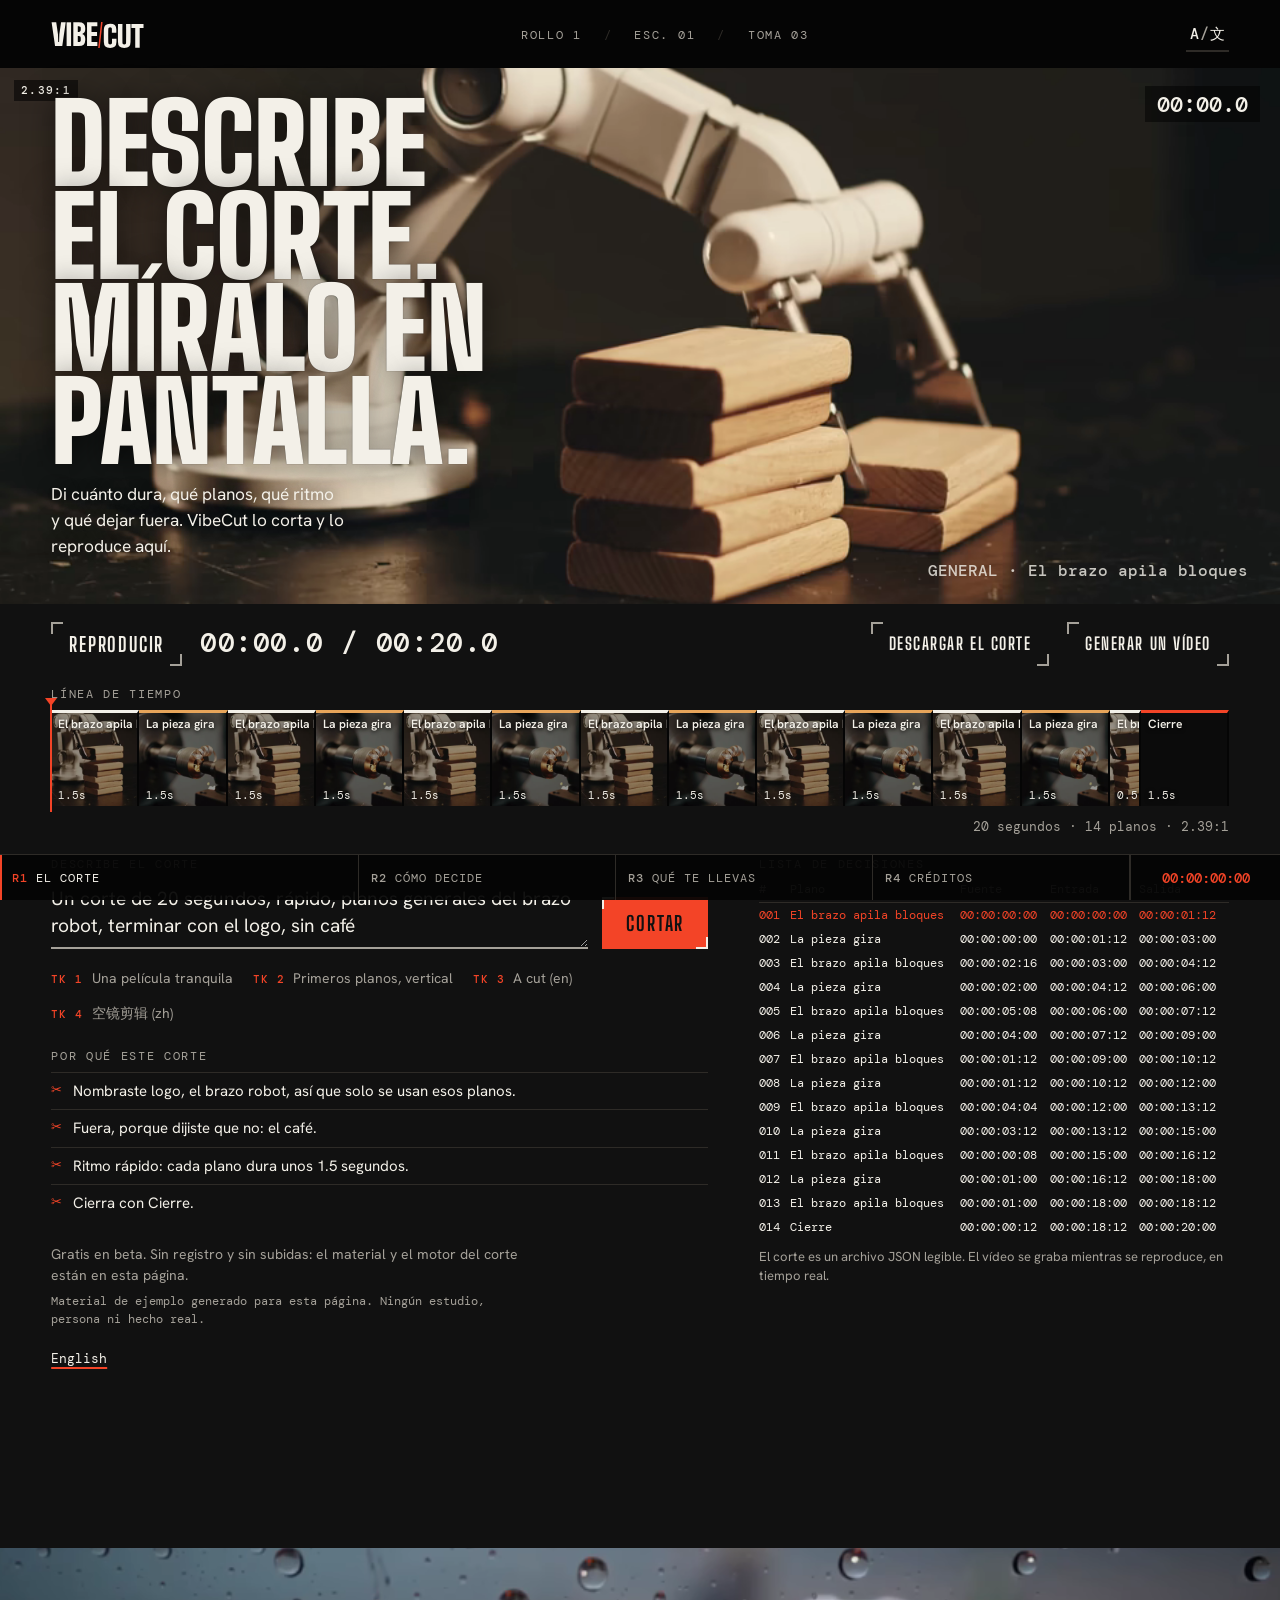
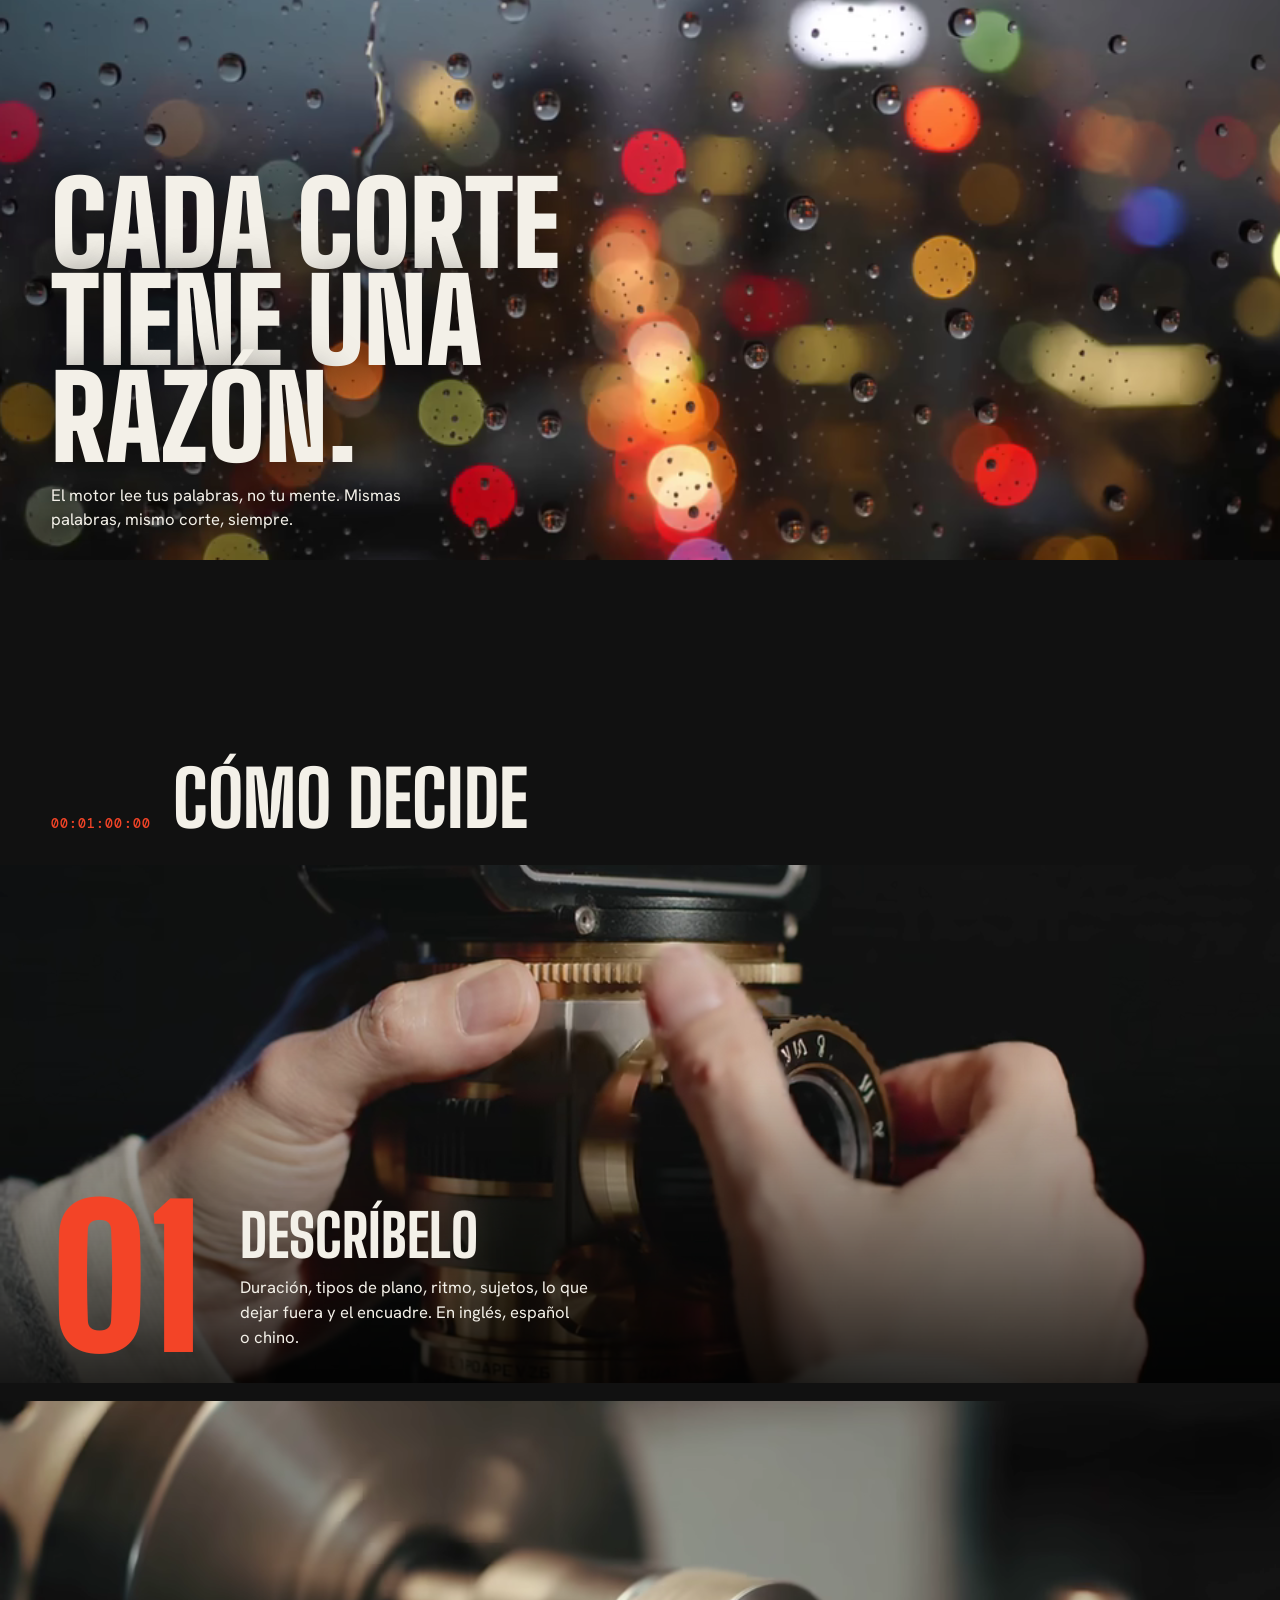
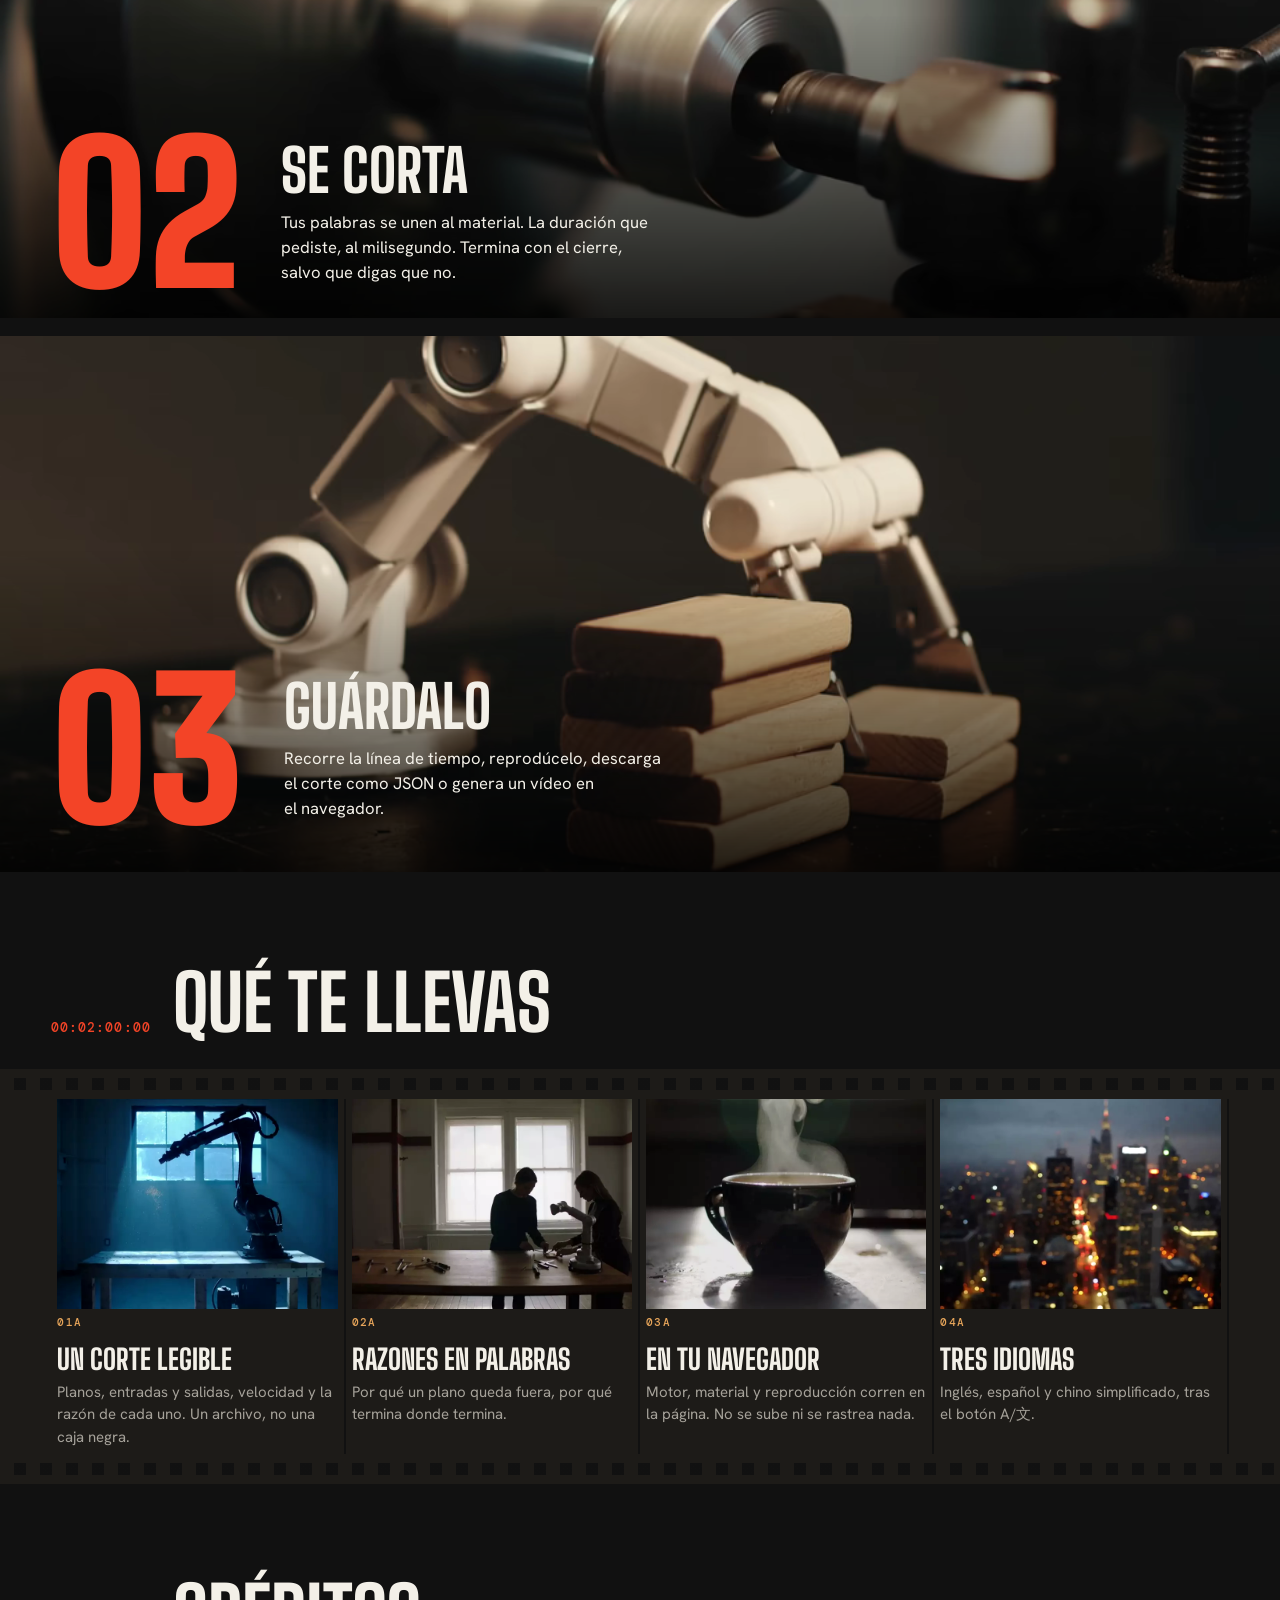
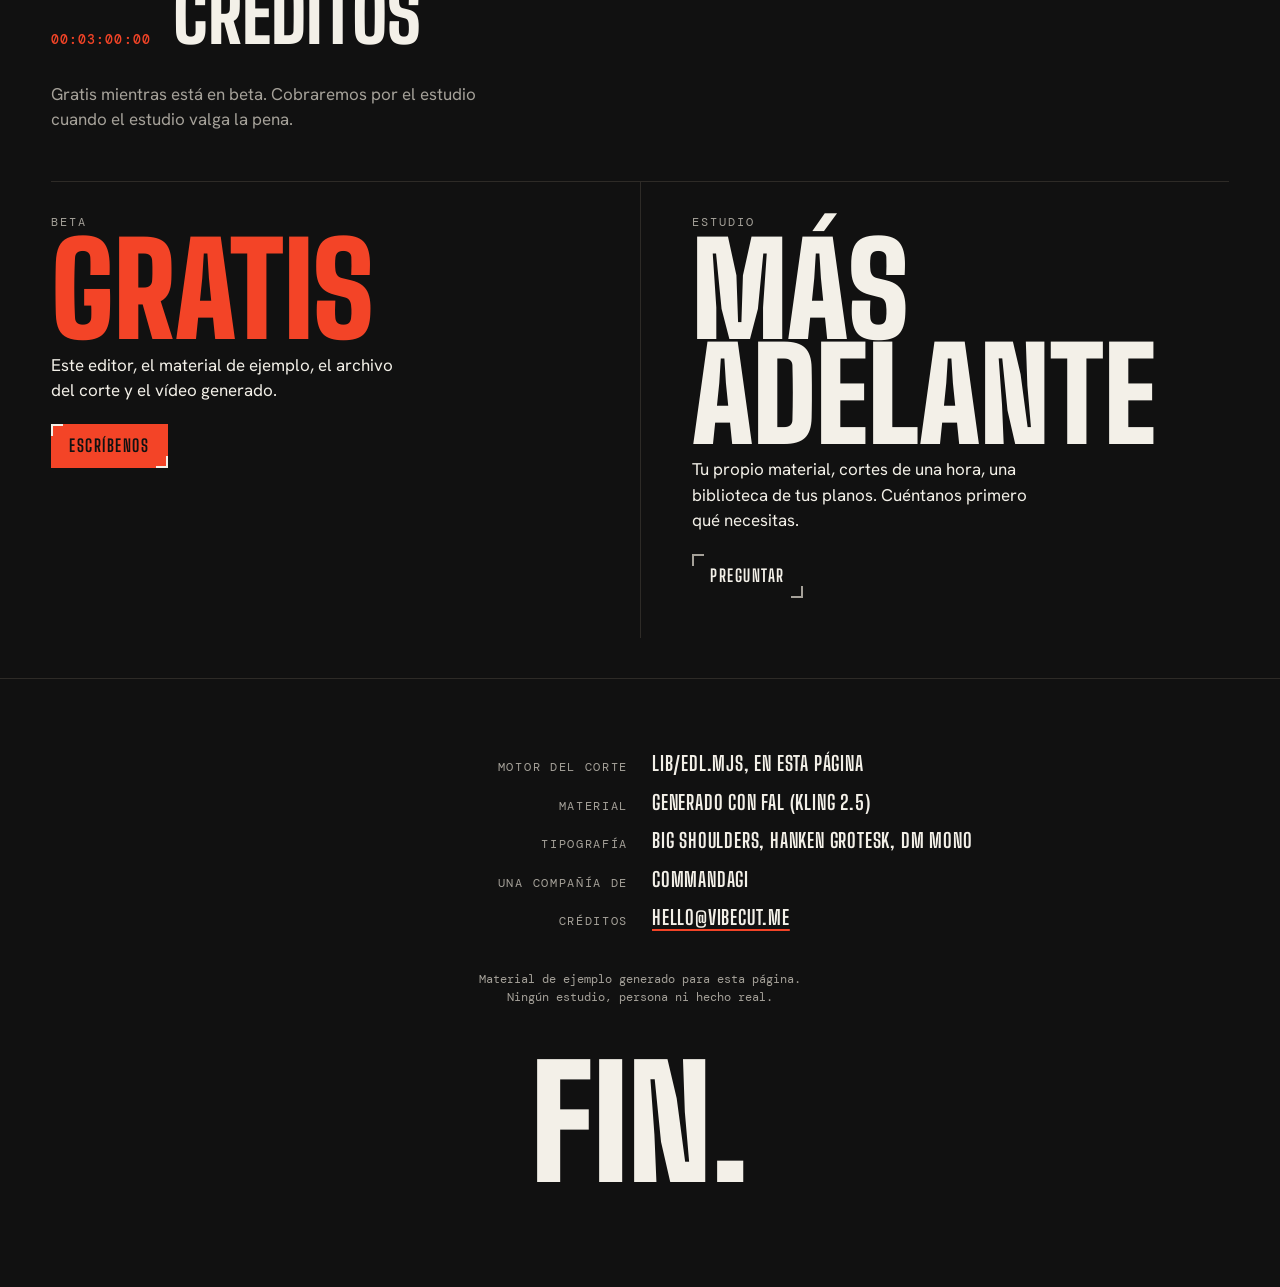
==== commit 6153990d: "The screen's frame in the HTML, the summary's line reserved: CLS 0.07 on a phone; measured in NOTES " ====
--- a/es/index.html
+++ b/es/index.html
@@ -47,7 +47,7 @@
 <main id="main">
   <section class="screening" id="cut" aria-labelledby="title">
     <div class="screen-well">
-      <div class="screen" id="screen">
+      <div class="screen" id="screen" data-frame="scope">
         <canvas id="preview" width="1280" height="536" aria-label="Describe el corte. Míralo en pantalla."></canvas>
         <p class="frame-tag" aria-hidden="true"><span id="frame-name">2.39:1</span></p>
       </div>
--- a/style.css
+++ b/style.css
@@ -214,7 +214,7 @@
 .takes button span { font: 500 11px/1 var(--mono); letter-spacing: 0.1em; color: var(--mark); margin-inline-end: 4px; }
 .takes button:hover { color: var(--ivory); text-decoration: underline 2px var(--mark); text-underline-offset: 5px; }
 
-.summary { margin: -10px 0 0; font: 400 13px/1.4 var(--mono); color: var(--ivory-2); text-align: end; }
+.summary { min-height: 1.4em; margin: -10px 0 0; font: 400 13px/1.4 var(--mono); color: var(--ivory-2); text-align: end; }
 .why ul { list-style: none; margin: 0; padding: 0; }
 .why li { padding: 7px 0 7px 22px; position: relative; font-size: 15px; border-top: 1px solid var(--line); }
 .why li::before { content: "✂"; position: absolute; left: 0; top: 7px; color: var(--mark); font-size: 13px; }
